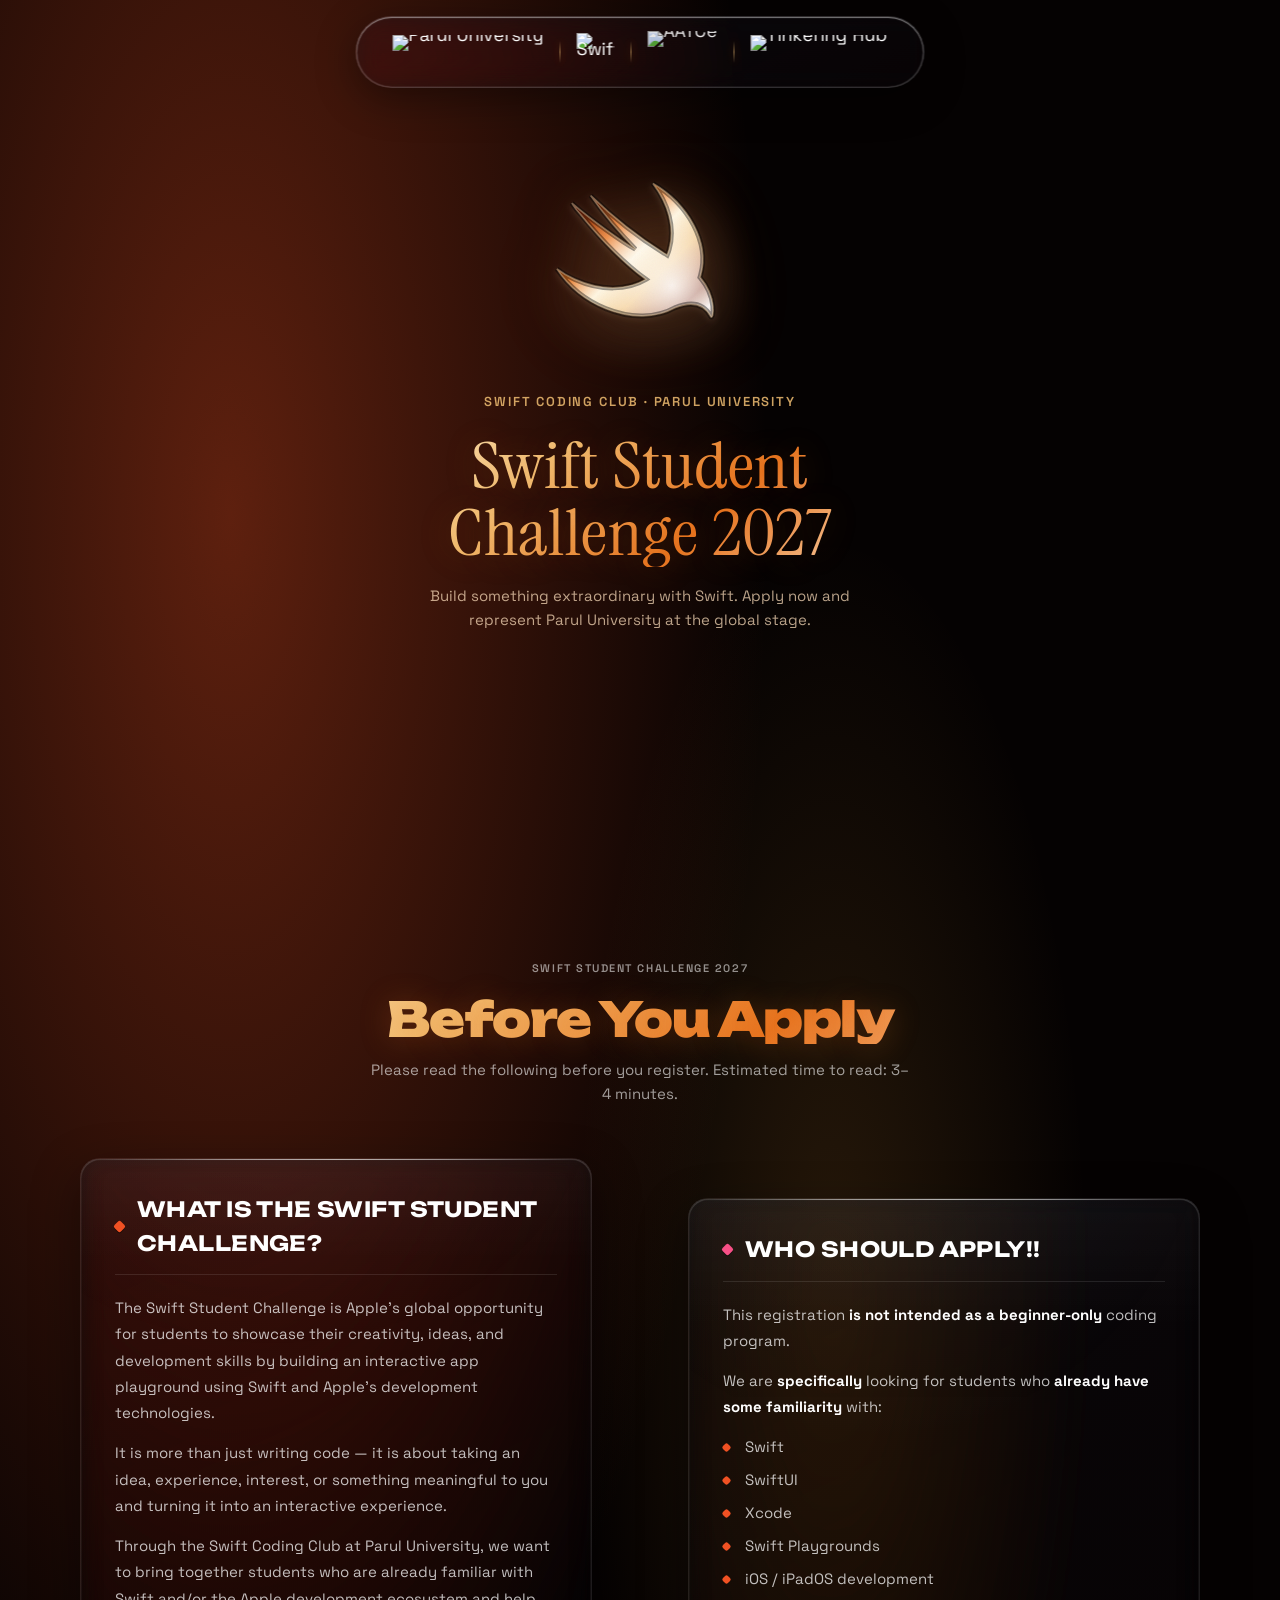
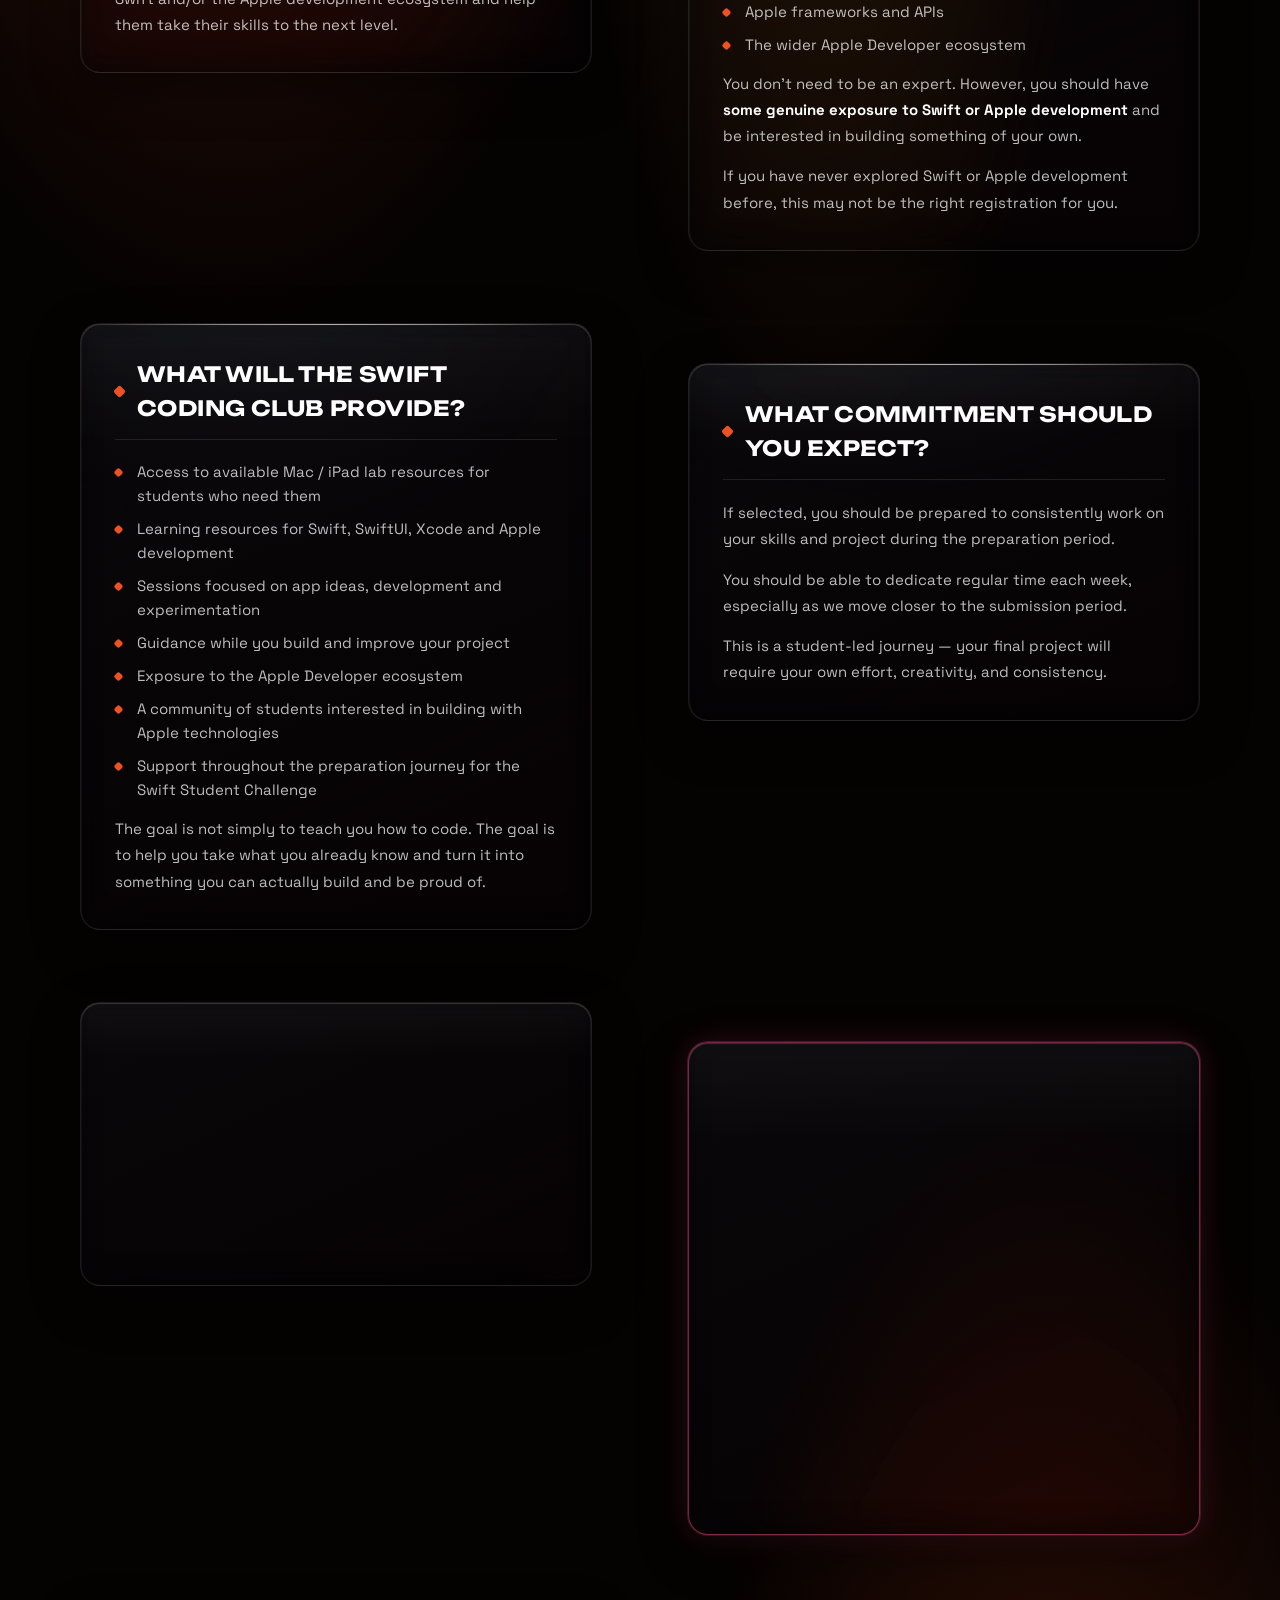
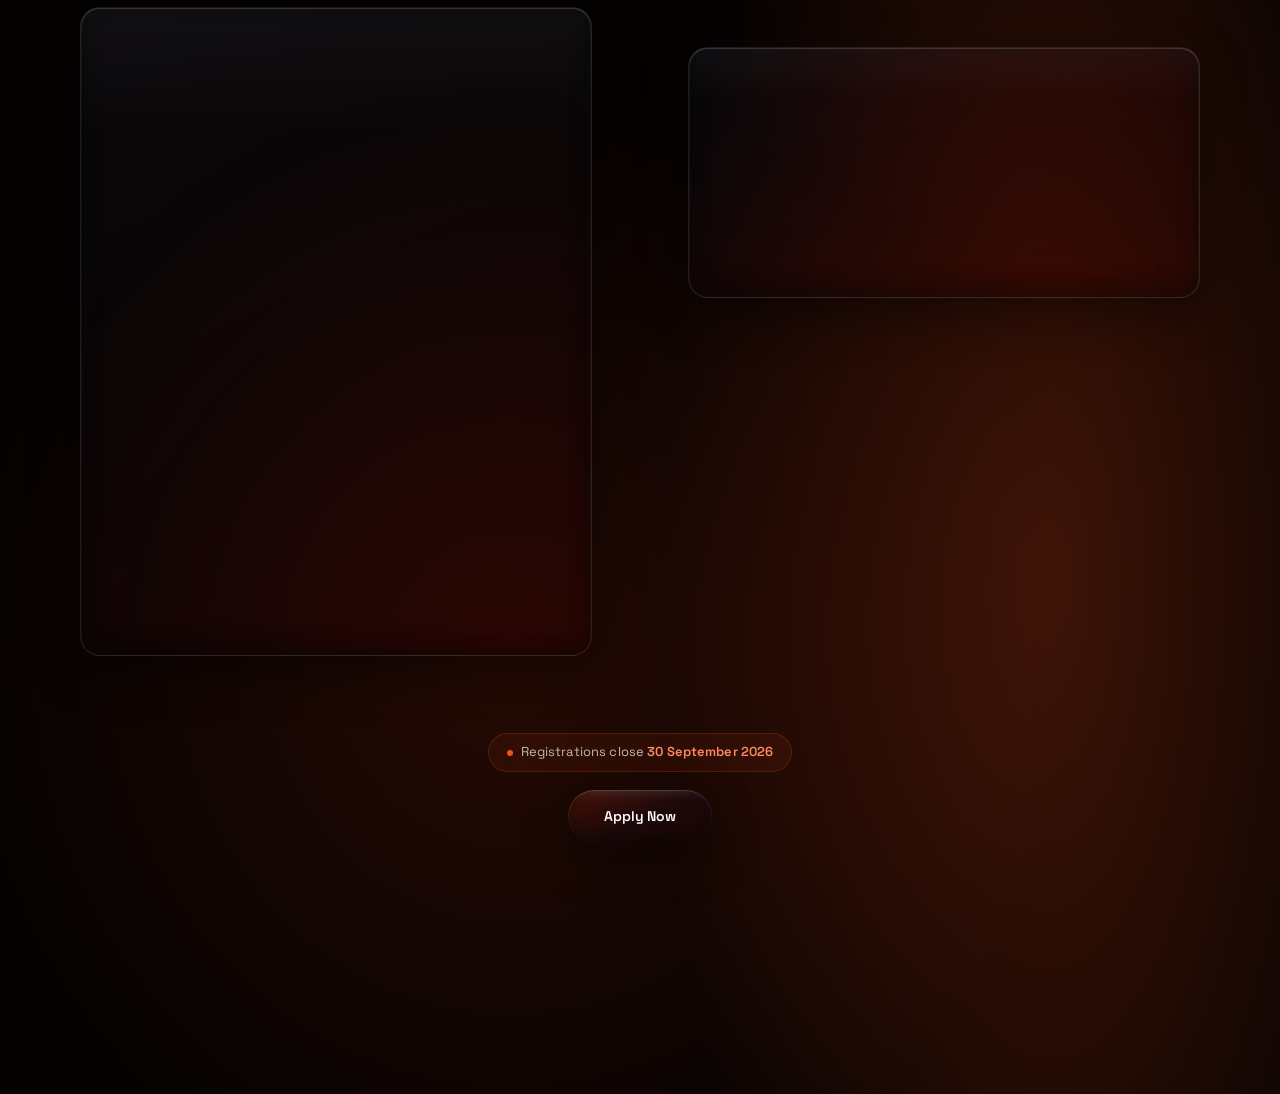
==== public/index.html @ 21ab3210 "feat: add registration deadline announcement (30 Sept 2026) to landing CTA and registration page" ====
<!DOCTYPE html>
<html lang="en">
<head>
  <meta charset="UTF-8">
  <meta name="viewport" content="width=device-width, initial-scale=1.0">
  <title>Swift Student Challenge 2027 | Parul University</title>
  <meta name="description" content="Register for the Swift Student Challenge 2027 at Parul University. Build with Swift and represent Parul University on the global stage.">
  <meta property="og:type" content="website">
  <meta property="og:title" content="Swift Student Challenge 2027 | Parul University">
  <meta property="og:description" content="Build with Swift and represent Parul University at the global stage. Register now for the Swift Student Challenge 2027.">
  <meta property="og:url" content="https://sscpu.vercel.app">
  <meta property="og:site_name" content="Swift Student Challenge 2027">
  <meta name="twitter:card" content="summary">
  <meta name="twitter:title" content="Swift Student Challenge 2027 | Parul University">
  <meta name="twitter:description" content="Build with Swift and represent Parul University at the global stage. Register now for the Swift Student Challenge 2027.">
  <link rel="icon" href="assets/swift-logo.svg">
  <link rel="apple-touch-icon" href="assets/swift-logo.svg">
  <link rel="preconnect" href="https://fonts.googleapis.com">
  <link rel="preconnect" href="https://fonts.gstatic.com" crossorigin>
  <link href="https://fonts.googleapis.com/css2?family=Instrument+Serif:ital@0;1&family=Space+Grotesk:wght@300;400;500;600;700&family=Unbounded:wght@200;300;400;500;600;700;800;900&display=swap" rel="stylesheet">
  <link rel="stylesheet" href="src/css/styles.css?v=16">
  
  <!-- Vercel Analytics -->
  <script>
    window.va = window.va || function () { (window.vaq = window.vaq || []).push(arguments); };
  </script>
  <script defer src="/_vercel/insights/script.js"></script>
  
  <!-- Vercel Speed Insights -->
  <script>
    window.si = window.si || function () { (window.siq = window.siq || []).push(arguments); };
  </script>
  <script defer src="/_vercel/speed-insights/script.js"></script>
</head>
<body>

  <div id="boot" class="boot" aria-hidden="true">
    <div class="boot-logo-wrap">
      <img src="assets/swift-logo.svg" alt="Swift" class="boot-logo">
    </div>
    <p class="boot-text"><span>Swift</span> <span>Student</span> <span>Challenge</span></p>
    <p class="boot-sub">Swift Coding Club · Parul University</p>
  </div>

  <div class="grain"></div>

  <!-- SVG Filters for Liquid Glass Refraction -->
  <svg class="svg-filters" xmlns="http://www.w3.org/2000/svg">
    <defs>
      <filter id="container-glass" color-interpolation-filters="sRGB">
        <feGaussianBlur in="SourceGraphic" stdDeviation="12" result="blur"/>
        <feColorMatrix in="blur" type="matrix" values="1 0 0 0 0  0 1 0 0 0  0 0 1 0 0  0 0 0 20 -10" result="contrast"/>
        <feComposite in="contrast" in2="SourceGraphic" operator="in"/>
      </filter>
      <filter id="displacement" x="-10%" y="-10%" width="120%" height="120%">
        <feTurbulence type="fractalNoise" baseFrequency="0.015" numOctaves="3" seed="2" result="noise"/>
        <feDisplacementMap in="SourceGraphic" in2="noise" scale="8" xChannelSelector="R" yChannelSelector="G"/>
      </filter>
    </defs>
  </svg>

  <div class="blobs">
    <div class="blob b1"></div>
    <div class="blob b2"></div>
    <div class="blob b3"></div>
  </div>

  <canvas id="shaderBg" class="shader-bg"></canvas>

  <header class="site-header">
    <div class="header-inner">
      <a href="https://paruluniversity.ac.in/" target="_blank" rel="noopener noreferrer" class="header-logo-link" title="Parul University">
        <img src="assets/parul-logo.svg" alt="Parul University" class="parul-logo">
      </a>
      <span class="nav-divider" aria-hidden="true"></span>
      <a href="https://www.linkedin.com/company/scc-pu/" target="_blank" rel="noopener noreferrer" class="header-logo-link" title="Swift Coding Club · Parul University">
        <img src="assets/swift-logo.svg" alt="Swift" class="swift-logo">
      </a>
      <span class="nav-divider" aria-hidden="true"></span>
      <a href="https://www.paruluniversity.ac.in/academics/apple-innovation-lab/" target="_blank" rel="noopener noreferrer" class="header-logo-link" title="Apple Innovation Lab & Authorised Training Centre">
        <img src="https://appledge.vercel.app/images/aatce_logo.svg" alt="AATCe" class="aatce-logo">
      </a>
      <span class="nav-divider" aria-hidden="true"></span>
      <a href="https://www.linkedin.com/company/tinkering-hub-parul-university/" target="_blank" rel="noopener noreferrer" class="header-logo-link" title="Tinkering Hub · Parul University">
        <img src="assets/vthub_logo.svg" alt="Tinkering Hub" class="vthub-logo">
      </a>
    </div>
  </header>

  <section id="heroSection" class="hero-section">
    <div class="hero-inner" data-tilt>
      <svg class="hero-apple" viewBox="0 0 128 128" aria-hidden="true" xmlns="http://www.w3.org/2000/svg">
        <defs>
          <!-- Polished chrome base — ember/gold banding for a liquid-metal read -->
          <linearGradient id="swiftGrad" x1="0" y1="0" x2="1" y2="1">
            <stop offset="0%" stop-color="#2a0603"/>
            <stop offset="12%" stop-color="#7a1c06"/>
            <stop offset="26%" stop-color="#e8741f"/>
            <stop offset="37%" stop-color="#fff3d8"/>
            <stop offset="47%" stop-color="#f2bf73"/>
            <stop offset="60%" stop-color="#8f2809"/>
            <stop offset="73%" stop-color="#e8741f"/>
            <stop offset="85%" stop-color="#fff3d8"/>
            <stop offset="100%" stop-color="#2a0603"/>
            <animateTransform attributeName="gradientTransform" type="translate" values="-0.3 -0.3; 0.3 0.3; -0.3 -0.3" dur="8s" repeatCount="indefinite"/>
          </linearGradient>
          <!-- 3D curvature: light from upper-left, dark falloff at edges -->
          <radialGradient id="swiftDepth" cx="0.42" cy="0.36" r="0.78">
            <stop offset="50%" stop-color="rgba(0,0,0,0)"/>
            <stop offset="100%" stop-color="rgba(18,1,0,0.6)"/>
          </radialGradient>
          <!-- Sweeping specular reflection (liquid-metal highlight) -->
          <linearGradient id="swiftSweep" x1="0" y1="0" x2="1" y2="1">
            <stop offset="0%" stop-color="rgba(255,255,255,0)"/>
            <stop offset="44%" stop-color="rgba(255,255,255,0)"/>
            <stop offset="50%" stop-color="rgba(255,255,255,0.9)"/>
            <stop offset="56%" stop-color="rgba(255,255,255,0)"/>
            <stop offset="100%" stop-color="rgba(255,255,255,0)"/>
            <animateTransform attributeName="gradientTransform" type="translate" values="-0.7 -0.7; 0.7 0.7; -0.7 -0.7" dur="8s" repeatCount="indefinite"/>
          </linearGradient>
          <!-- Soft drifting glint -->
          <radialGradient id="swiftGlint" cx="0.5" cy="0.5" r="0.5">
            <stop offset="0%" stop-color="rgba(255,255,255,0.9)"/>
            <stop offset="100%" stop-color="rgba(255,255,255,0)"/>
          </radialGradient>
          <clipPath id="swiftClip">
            <path d="M85 96.5c-11.11 6.13-26.38 6.76-41.75.47A64.53 64.53 0 0113.84 73a50 50 0 0010.85 6.32c15.87 7.1 31.73 6.61 42.9 0-15.9-11.66-29.4-26.82-39.46-39.2a43.47 43.47 0 01-5.29-6.82c12.16 10.61 31.5 24 38.38 27.79a271.77 271.77 0 01-27-32.34 266.8 266.8 0 0044.47 34.87c.71.38 1.26.7 1.7 1a32.7 32.7 0 001.21-3.51c3.71-12.89-.53-27.54-9.79-39.67C93.25 33.81 106 57.05 100.66 76.51c-.14.53-.29 1-.45 1.55l.19.22c10.59 12.63 7.68 26 6.35 23.5C101 91 90.37 94.33 85 96.5z"/>
          </clipPath>
        </defs>
        <g clip-path="url(#swiftClip)">
          <rect x="0" y="0" width="128" height="128" fill="url(#swiftGrad)"/>
          <rect x="0" y="0" width="128" height="128" fill="url(#swiftDepth)"/>
          <rect x="0" y="0" width="128" height="128" fill="url(#swiftSweep)"/>
          <rect x="-30" y="-40" width="128" height="128" fill="url(#swiftGlint)">
            <animate attributeName="x" values="-30;40;-30" dur="8s" repeatCount="indefinite"/>
            <animate attributeName="y" values="-40;44;-40" dur="8s" repeatCount="indefinite"/>
          </rect>
        </g>
        <!-- Beveled rim: dark outer edge + warm inner highlight for 3D pop -->
        <path d="M85 96.5c-11.11 6.13-26.38 6.76-41.75.47A64.53 64.53 0 0113.84 73a50 50 0 0010.85 6.32c15.87 7.1 31.73 6.61 42.9 0-15.9-11.66-29.4-26.82-39.46-39.2a43.47 43.47 0 01-5.29-6.82c12.16 10.61 31.5 24 38.38 27.79a271.77 271.77 0 01-27-32.34 266.8 266.8 0 0044.47 34.87c.71.38 1.26.7 1.7 1a32.7 32.7 0 001.21-3.51c3.71-12.89-.53-27.54-9.79-39.67C93.25 33.81 106 57.05 100.66 76.51c-.14.53-.29 1-.45 1.55l.19.22c10.59 12.63 7.68 26 6.35 23.5C101 91 90.37 94.33 85 96.5z" fill="none" stroke="rgba(0,0,0,0.4)" stroke-width="3"/>
        <path d="M85 96.5c-11.11 6.13-26.38 6.76-41.75.47A64.53 64.53 0 0113.84 73a50 50 0 0010.85 6.32c15.87 7.1 31.73 6.61 42.9 0-15.9-11.66-29.4-26.82-39.46-39.2a43.47 43.47 0 01-5.29-6.82c12.16 10.61 31.5 24 38.38 27.79a271.77 271.77 0 01-27-32.34 266.8 266.8 0 0044.47 34.87c.71.38 1.26.7 1.7 1a32.7 32.7 0 001.21-3.51c3.71-12.89-.53-27.54-9.79-39.67C93.25 33.81 106 57.05 100.66 76.51c-.14.53-.29 1-.45 1.55l.19.22c10.59 12.63 7.68 26 6.35 23.5C101 91 90.37 94.33 85 96.5z" fill="none" stroke="rgba(255,225,180,0.4)" stroke-width="1"/>
      </svg>
      <p class="hero-eyebrow">Swift Coding Club · Parul University</p>
      <h1 class="hero-title"><span class="hero-title-inner">Swift Student Challenge 2027</span></h1>
      <p class="hero-desc">Build something extraordinary with Swift. Apply now and represent Parul University at the global stage.</p>
    </div>
  </section>

  <!-- Guidelines — Before You Apply -->
  <section id="guidelinesSection" class="guidelines-section">
    <div class="guidelines-head">
      <p class="guidelines-kicker">Swift Student Challenge 2027</p>
      <h2 class="guidelines-title">Before You <span class="accent">Apply</span></h2>
      <p class="guidelines-sub">Please read the following before you register. Estimated time to read: 3–4 minutes.</p>
    </div>

    <div class="guidelines-list">

      <div class="glass-card liquid-glass guideline-card">
        <h2>What is the Swift Student Challenge?</h2>
        <p>The Swift Student Challenge is Apple's global opportunity for students to showcase their creativity, ideas, and development skills by building an interactive app playground using Swift and Apple's development technologies.</p>
        <p>It is more than just writing code — it is about taking an idea, experience, interest, or something meaningful to you and turning it into an interactive experience.</p>
        <p>Through the Swift Coding Club at Parul University, we want to bring together students who are already familiar with Swift and/or the Apple development ecosystem and help them take their skills to the next level.</p>
      </div>

      <div class="glass-card liquid-glass guideline-card looking-for">
        <h2>Who Should Apply!!</h2>
        <p>This registration <strong>is not intended as a beginner-only</strong> coding program.</p>
        <p>We are <strong>specifically</strong> looking for students who <strong>already have some familiarity</strong> with:</p>
        <ul>
          <li>Swift</li>
          <li>SwiftUI</li>
          <li>Xcode</li>
          <li>Swift Playgrounds</li>
          <li>iOS / iPadOS development</li>
          <li>Apple frameworks and APIs</li>
          <li>The wider Apple Developer ecosystem</li>
        </ul>
        <p>You don't need to be an expert. However, you should have <strong>some genuine exposure to Swift or Apple development</strong> and be interested in building something of your own.</p>
        <p>If you have never explored Swift or Apple development before, this may not be the right registration for you.</p>
      </div>

      <div class="glass-card liquid-glass guideline-card">
        <h2>What will the Swift Coding Club provide?</h2>
        <ul>
          <li>Access to available Mac / iPad lab resources for students who need them</li>
          <li>Learning resources for Swift, SwiftUI, Xcode and Apple development</li>
          <li>Sessions focused on app ideas, development and experimentation</li>
          <li>Guidance while you build and improve your project</li>
          <li>Exposure to the Apple Developer ecosystem</li>
          <li>A community of students interested in building with Apple technologies</li>
          <li>Support throughout the preparation journey for the Swift Student Challenge</li>
        </ul>
        <p>The goal is not simply to teach you how to code. The goal is to help you take what you already know and turn it into something you can actually build and be proud of.</p>
      </div>

      <div class="glass-card liquid-glass guideline-card">
        <h2>What commitment should you expect?</h2>
        <p>If selected, you should be prepared to consistently work on your skills and project during the preparation period.</p>
        <p>You should be able to dedicate regular time each week, especially as we move closer to the submission period.</p>
        <p>This is a student-led journey — your final project will require your own effort, creativity, and consistency.</p>
      </div>

      <div class="glass-card liquid-glass guideline-card">
        <h2>Do you need a Mac or iPad?</h2>
        <p>Regular access to a Mac or iPad is strongly recommended for Apple development.</p>
        <p>If you do not have your own device, limited university lab access may be available through the Swift Coding Club, depending on availability and scheduling.</p>
      </div>

      <div class="glass-card liquid-glass guideline-card important">
        <h2>Important</h2>
        <p>Before applying, please understand:</p>
        <ul>
          <li>Your final Swift Student Challenge submission must be your own individual work.</li>
          <li>You should have some existing familiarity with Swift and/or Apple's development ecosystem.</li>
          <li>You should be willing to learn, experiment, and build independently.</li>
          <li>Your submission should follow Apple's official eligibility and submission requirements.</li>
          <li>Apple's official dates and requirements for the 2027 Swift Student Challenge will be followed once announced.</li>
        </ul>
      </div>

      <div class="glass-card liquid-glass guideline-card eligibility">
        <h2>Official Apple Eligibility Requirements</h2>
        <p>To participate in the Swift Student Challenge, applicants in India and worldwide must meet Apple's official student eligibility criteria:</p>
        <ul>
          <li><strong>Age Requirement:</strong> Be 13 years of age or older in India (or the equivalent legal age in your jurisdiction).</li>
          <li><strong>Enrollment:</strong> Be enrolled in an accredited academic institution (such as Parul University, PIET, PIT, or equivalent college/university), or have graduated within the last 6 months.</li>
          <li><strong>Developer Account:</strong> Register for free as an Apple Developer with your Apple Account.</li>
          <li><strong>Individual Work:</strong> The app playground project must be built entirely by you individually (team submissions are not permitted).</li>
        </ul>
        <p style="margin-top: 12px;">For full details on official terms, guidelines, and policies, visit the <a href="https://developer.apple.com/swift-student-challenge/policy/" target="_blank" rel="noopener noreferrer" style="color: var(--swift); text-decoration: underline;">Official Apple Swift Student Challenge Policy Page ↗</a>.</p>
      </div>

      <div class="glass-card liquid-glass guideline-card looking-for">
        <h2>You might be exactly who we're looking for</h2>
        <p>If you already know some Swift, have explored Apple's ecosystem, and have an idea you would genuinely love to build — you're exactly the kind of student we're looking for.</p>
      </div>

    </div>
  </section>

<!-- Apply CTA -->
  <section id="applyCtaSection" class="apply-cta-section">
    <div class="apply-cta-inner" data-tilt>
      <div class="deadline-badge">
        <span class="deadline-dot"></span>
        <span class="deadline-text">Registrations close <strong>30 September 2026</strong></span>
      </div>
      <a id="showcaseBeginBtn" class="cta-btn liquid-glass" href="/apply.html">Apply Now</a>
    </div>
  </section>

  <!-- Footer -->
  <footer class="site-footer">
    <div class="footer-inner" data-tilt>
      <div class="creators-list">
        <a href="https://github.com/subhansh-dev" target="_blank" rel="noopener noreferrer" class="creator-link liquid-glass">
          <span class="creator-name">Subhansh Kumar</span>
          <svg class="gh-icon" viewBox="0 0 24 24" fill="currentColor" aria-hidden="true"><path d="M12 0C5.37 0 0 5.37 0 12c0 5.31 3.435 9.795 8.205 11.385.6.105.825-.255.825-.57 0-.285-.015-1.23-.015-2.235-3.015.555-3.795-.735-4.035-1.41-.135-.345-.72-1.41-1.23-1.695-.42-.225-1.02-.78-.015-.795.945-.015 1.62.87 1.845 1.23 1.08 1.815 2.805 1.305 3.495.99.105-.78.42-1.305.765-1.605-2.67-.3-5.46-1.335-5.46-5.925 0-1.305.465-2.385 1.23-3.225-.12-.3-.54-1.53.12-3.18 0 0 1.005-.315 3.3 1.23.96-.27 1.98-.405 3-.405s2.04.135 3 .405c2.295-1.56 3.3-1.23 3.3-1.23.66 1.65.24 2.88.12 3.18.765.84 1.23 1.905 1.23 3.225 0 4.605-2.805 5.625-5.475 5.925.435.375.81 1.095.81 2.22 0 1.605-.015 2.895-.015 3.3 0 .315.225.69.825.57A12.02 12.02 0 0024 12c0-6.63-5.37-12-12-12z"/></svg>
        </a>
        <a href="https://github.com/DeepMane33" target="_blank" rel="noopener noreferrer" class="creator-link liquid-glass">
          <span class="creator-name">Deep Mane</span>
          <svg class="gh-icon" viewBox="0 0 24 24" fill="currentColor" aria-hidden="true"><path d="M12 0C5.37 0 0 5.37 0 12c0 5.31 3.435 9.795 8.205 11.385.6.105.825-.255.825-.57 0-.285-.015-1.23-.015-2.235-3.015.555-3.795-.735-4.035-1.41-.135-.345-.72-1.41-1.23-1.695-.42-.225-1.02-.78-.015-.795.945-.015 1.62.87 1.845 1.23 1.08 1.815 2.805 1.305 3.495.99.105-.78.42-1.305.765-1.605-2.67-.3-5.46-1.335-5.46-5.925 0-1.305.465-2.385 1.23-3.225-.12-.3-.54-1.53.12-3.18 0 0 1.005-.315 3.3 1.23.96-.27 1.98-.405 3-.405s2.04.135 3 .405c2.295-1.56 3.3-1.23 3.3-1.23.66 1.65.24 2.88.12 3.18.765.84 1.23 1.905 1.23 3.225 0 4.605-2.805 5.625-5.475 5.925.435.375.81 1.095.81 2.22 0 1.605-.015 2.895-.015 3.3 0 .315.225.69.825.57A12.02 12.02 0 0024 12c0-6.63-5.37-12-12-12z"/></svg>
        </a>
        <a href="https://github.com/manav-Mnv" target="_blank" rel="noopener noreferrer" class="creator-link liquid-glass">
          <span class="creator-name">Manav Sinh</span>
          <svg class="gh-icon" viewBox="0 0 24 24" fill="currentColor" aria-hidden="true"><path d="M12 0C5.37 0 0 5.37 0 12c0 5.31 3.435 9.795 8.205 11.385.6.105.825-.255.825-.57 0-.285-.015-1.23-.015-2.235-3.015.555-3.795-.735-4.035-1.41-.135-.345-.72-1.41-1.23-1.695-.42-.225-1.02-.78-.015-.795.945-.015 1.62.87 1.845 1.23 1.08 1.815 2.805 1.305 3.495.99.105-.78.42-1.305.765-1.605-2.67-.3-5.46-1.335-5.46-5.925 0-1.305.465-2.385 1.23-3.225-.12-.3-.54-1.53.12-3.18 0 0 1.005-.315 3.3 1.23.96-.27 1.98-.405 3-.405s2.04.135 3 .405c2.295-1.56 3.3-1.23 3.3-1.23.66 1.65.24 2.88.12 3.18.765.84 1.23 1.905 1.23 3.225 0 4.605-2.805 5.625-5.475 5.925.435.375.81 1.095.81 2.22 0 1.605-.015 2.895-.015 3.3 0 .315.225.69.825.57A12.02 12.02 0 0024 12c0-6.63-5.37-12-12-12z"/></svg>
        </a>
        <a href="https://github.com/hemantooo/" target="_blank" rel="noopener noreferrer" class="creator-link liquid-glass">
          <span class="creator-name">Hemanta Manna</span>
          <svg class="gh-icon" viewBox="0 0 24 24" fill="currentColor" aria-hidden="true"><path d="M12 0C5.37 0 0 5.37 0 12c0 5.31 3.435 9.795 8.205 11.385.6.105.825-.255.825-.57 0-.285-.015-1.23-.015-2.235-3.015.555-3.795-.735-4.035-1.41-.135-.345-.72-1.41-1.23-1.695-.42-.225-1.02-.78-.015-.795.945-.015 1.62.87 1.845 1.23 1.08 1.815 2.805 1.305 3.495.99.105-.78.42-1.305.765-1.605-2.67-.3-5.46-1.335-5.46-5.925 0-1.305.465-2.385 1.23-3.225-.12-.3-.54-1.53.12-3.18 0 0 1.005-.315 3.3 1.23.96-.27 1.98-.405 3-.405s2.04.135 3 .405c2.295-1.56 3.3-1.23 3.3-1.23.66 1.65.24 2.88.12 3.18.765.84 1.23 1.905 1.23 3.225 0 4.605-2.805 5.625-5.475 5.925.435.375.81 1.095.81 2.22 0 1.605-.015 2.895-.015 3.3 0 .315.225.69.825.57A12.02 12.02 0 0024 12c0-6.63-5.37-12-12-12z"/></svg>
        </a>

      </div>
    </div>
  </footer>

    <script>window.SSC_FX_PAUSED = true; /* pause heavy FX until the boot overlay finishes */</script>
  <script src="src/js/background.js?v=11"></script>
  <script>
    (() => {
      const boot = document.getElementById('boot');
      const logo = boot?.querySelector('.boot-logo');
      if (!boot) return;
      let hidden = false;
      const hide = () => {
        if (hidden) return;
        hidden = true;
        boot.classList.add('hidden');
        document.body.classList.add('boot-done');
        window.SSC_FX_PAUSED = false; // resume WebGL FX now that boot is gone
        setTimeout(() => boot.remove(), 850);
      };
      
      const isMobile = window.matchMedia && window.matchMedia('(max-width: 768px)').matches;
      if (isMobile) {
        hide();
        return;
      }

      // logo entrance ends ~1.4s; hold a beat, then exit
      if (logo) logo.addEventListener('animationend', () => setTimeout(hide, 900));
      setTimeout(hide, 4200); // safety net
    })();
  </script>
  <script defer src="https://cdnjs.cloudflare.com/ajax/libs/gsap/3.12.5/gsap.min.js"></script>
  <script defer src="https://cdnjs.cloudflare.com/ajax/libs/gsap/3.12.5/ScrollTrigger.min.js"></script>
  <script defer src="https://unpkg.com/lenis@1.1.18/dist/lenis.min.js"></script>
  <script defer src="https://cdn.jsdelivr.net/npm/@supabase/supabase-js@2"></script>
  <script defer src="src/js/config.js"></script>
  <script defer src="src/js/app.js?v=12"></script>
</body>
</html>
---- public/src/css/styles.css ----
/* SSC 2027 — Pastel + Liquid Glass + Component Patterns */
*,*::before,*::after{box-sizing:border-box;margin:0;padding:0}

:root{
  --cream:#FBF6EE;
  --ink:#26201B;
  --pink:#FFC7D9;
  --peach:#FFD9B8;
  --sage:#C9D6BE;
  --blue:#C4D5EA;
  --lav:#DCCFF0;
  --hot:#F65086;
  --fuji:#59769D;
  --swift:#F05123;
  --swift-soft:#FF8A65;

  --glass-bg:rgba(20,20,20,0.55);
  --glass-border:rgba(255,255,255,0.12);
  --glass-shadow:0 8px 32px rgba(0,0,0,0.3);
  --glass-highlight:rgba(255,255,255,0.15);

  --font-display:'Unbounded',sans-serif;
  --font-body:'Space Grotesk',sans-serif;
  --font-serif:'Instrument Serif',serif;

  --pad:clamp(1.25rem,5vw,4.5rem);
  --radius:20px;
  --radius-sm:12px;
  --ease:cubic-bezier(.22,1,.36,1);
  --spring:cubic-bezier(.34,1.56,.64,1);
}

html{scroll-behavior:auto}
html.lenis,html.lenis body{height:auto}
.lenis.lenis-smooth{scroll-behavior:auto!important}
.lenis.lenis-stopped{overflow:hidden}


body{
  background:#050202;
  background-image:
    radial-gradient(ellipse 70% 55% at 18% 12%,  rgba(240,81,35,0.38) 0%, transparent 60%),
    radial-gradient(ellipse 55% 45% at 82% 88%,  rgba(210,65,20,0.28) 0%, transparent 55%),
    radial-gradient(ellipse 40% 35% at 65% 30%,  rgba(242,160,55,0.14) 0%, transparent 50%),
    radial-gradient(ellipse 80% 25% at 40% 90%,  rgba(180,45,10,0.18) 0%, transparent 55%);
  color:#fff;
  font-family:var(--font-body);
  font-size:clamp(1rem,.9rem + .3vw,1.125rem);
  line-height:1.6;
  overflow-x:hidden;
  -webkit-font-smoothing:antialiased;
}

/* ---- Back to Site Button ---- */
.back-to-site-btn{
  background:none;
  border:none;
  cursor:pointer;
  font-family:var(--font-body);
  font-size:0.85rem;
  color:rgba(255,255,255,0.75);
  padding:0.45rem 1rem;
  border-radius:var(--radius-sm);
  transition:color .2s,transform .2s;
}
.back-to-site-btn:hover{
  color:#fff;
  transform:translateX(-2px);
}

/* ---- Apple Lab Notice ---- */
.apple-lab-notice{
  display:flex;
  align-items:flex-start;
  gap:0.75rem;
  margin-top:1.5rem;
  padding:1rem 1.25rem;
  border-radius:var(--radius-sm);
  background:rgba(240,81,35,0.08);
  border:1px solid rgba(240,81,35,0.22);
  color:rgba(255,255,255,0.85);
  font-size:0.88rem;
  line-height:1.5;
}
.apple-lab-notice-icon{
  flex-shrink:0;
  color:var(--swift);
  margin-top:2px;
}
.apple-lab-notice-text strong{
  display:block;
  color:#fff;
  font-weight:600;
  margin-bottom:0.25rem;
  font-size:0.9rem;
}
.apple-lab-notice-text p{
  color:rgba(255,255,255,0.7);
  margin:0;
}

::selection{background:var(--hot);color:#fff}
img{max-width:100%;display:block}

/* ---- Boot Animation ---- */
 .boot{
   position:fixed; inset:0; z-index:9999;
   display:flex; flex-direction:column; align-items:center; justify-content:center;
   background:#050202;
   background-image:
     radial-gradient(ellipse 70% 55% at 18% 12%, rgba(240,81,35,0.38) 0%, transparent 60%),
     radial-gradient(ellipse 55% 45% at 82% 88%, rgba(210,65,20,0.28) 0%, transparent 55%),
     radial-gradient(ellipse 40% 35% at 65% 30%, rgba(242,160,55,0.14) 0%, transparent 50%);
   background-size: 100% 100%;
 }
 .boot-logo-wrap{
   position:relative;width:130px;height:130px;
   will-change:transform,filter;
   animation:bootGlow 3s ease-in-out .6s infinite;
 }
 .boot-logo{
   width:100%; height:100%;
   will-change:transform, opacity, filter;
   backface-visibility:hidden;
   opacity:0;
   animation:
     bootFall 1.5s cubic-bezier(.22,1,.36,1) forwards,
     bootBob 3.8s ease-in-out 1.6s infinite alternate;
 }
 .boot-text{
   margin-top:1.5rem;
   font-family:var(--font-display);
   font-size:clamp(1.5rem,4vw,2.5rem);
   font-weight:700;letter-spacing:.01em;
   filter:drop-shadow(0 2px 22px rgba(232,116,31,.25));
 }
 .boot-text span{
   display:inline-block;
   background:linear-gradient(135deg,#ffffff 0%,#ffeed6 45%,#f7cf96 100%);
   -webkit-background-clip:text;background-clip:text;
   -webkit-text-fill-color:transparent;color:transparent;
   opacity:0;
   animation:softRise .95s cubic-bezier(.16,1,.3,1) forwards;
 }
 .boot-text span:nth-child(1){animation-delay:.7s}
 .boot-text span:nth-child(2){animation-delay:.88s}
 .boot-text span:nth-child(3){animation-delay:1.06s}
 .boot-sub{
   margin-top:.45rem;
   font-family:var(--font-body);
   font-size:clamp(.9rem,2vw,1.15rem);
   font-weight:400;letter-spacing:.14em;text-transform:uppercase;
   color:rgba(255,224,190,.62);
   opacity:0;
   animation:softRise 1s cubic-bezier(.16,1,.3,1) 1.25s forwards;
 }
 .boot.hidden{
   opacity:0;
   transform:scale(1.03);
   pointer-events:none;
   transition:opacity .75s cubic-bezier(.4,0,.2,1),transform .75s cubic-bezier(.4,0,.2,1);
 }
 @keyframes bootFall{
   0%{transform:translate3d(0,-55vh,0) rotate(-150deg); opacity:0; filter:blur(8px);}
   18%{opacity:1; filter:blur(0);}
   52%{transform:translate3d(0,2.5vh,0) rotate(-12deg);}
   70%{transform:translate3d(0,-2vh,0) rotate(4deg);}
   85%{transform:translate3d(0,.8vh,0) rotate(-1deg);}
   100%{transform:translate3d(0,0,0) rotate(0deg); opacity:1;}
 }
 @keyframes bootBob{
   from{transform:translateY(0);}
   to{transform:translateY(-8px);}
 }
 @keyframes bootGlow{
   0%,100%{filter:drop-shadow(0 0 10px rgba(240,81,35,.18))}
   50%{filter:drop-shadow(0 0 20px rgba(240,120,40,.32))}
 }
 @keyframes softRise{
   from{opacity:0;transform:translateY(18px);filter:blur(6px);}
   to{opacity:1;transform:translateY(0);filter:blur(0);}
 }
 @keyframes fadeIn{
   to{opacity:1;}
 }
@keyframes bgShift{
  0%,100%{background-position:0% 0%, 100% 100%, 0 0;}
  50%{background-position:100% 100%, 0% 0%, 20px 20px;}
}
a{color:inherit;text-decoration:none}
button{font:inherit;color:inherit;background:none;border:0;cursor:pointer}

::-webkit-scrollbar{width:10px}
::-webkit-scrollbar-track{background:#0a0a0a}
::-webkit-scrollbar-thumb{background:var(--pink);border-radius:99px;border:2px solid #0a0a0a}
::-webkit-scrollbar-thumb:hover{background:var(--hot)}

/* ---- Grain ---- */
.grain{
  position:fixed;inset:-10%;z-index:9999;pointer-events:none;opacity:.045;mix-blend-mode:multiply;
  background-image:url("data:image/svg+xml,%3Csvg xmlns='http://www.w3.org/2000/svg' width='300' height='300'%3E%3Cfilter id='n'%3E%3CfeTurbulence type='fractalNoise' baseFrequency='0.85' numOctaves='2'/%3E%3C/filter%3E%3Crect width='300' height='300' filter='url(%23n)'/%3E%3C/svg%3E");
  /* Fix 3: Animation removed — static grain is visually identical and eliminates continuous compositor repaints */
}

@media (prefers-reduced-motion: reduce), (max-width: 768px) {
  .blob { animation: none !important; }
  .grain { animation: none !important; }
}

.guideline-card {
  content-visibility: auto;
  contain-intrinsic-size: auto 640px;
}

@keyframes grain{
  0%,100%{transform:translate(0,0)}10%{transform:translate(-5%,-8%)}20%{transform:translate(-12%,3%)}
  30%{transform:translate(6%,-12%)}40%{transform:translate(-4%,14%)}50%{transform:translate(-12%,8%)}
  60%{transform:translate(12%,0)}70%{transform:translate(0,12%)}80%{transform:translate(3%,18%)}90%{transform:translate(-8%,8%)}
}

/* ---- Ambient Blobs (disabled to let pure WebGL plasma shader render cleanly) ---- */
.blobs{display:none !important}
.blob{position:absolute;border-radius:50%;filter:blur(80px);opacity:.45;will-change:transform}
.b1{width:55vmax;height:55vmax;background:var(--pink);top:-18%;left:-14%;animation:drift1 26s ease-in-out infinite alternate}
.b2{width:50vmax;height:50vmax;background:var(--blue);bottom:-24%;right:-16%;animation:drift2 32s ease-in-out infinite alternate}
.b3{width:40vmax;height:40vmax;background:var(--lav);top:32%;left:40%;opacity:.35;animation:drift3 24s ease-in-out infinite alternate}
@keyframes drift1{to{transform:translate(9vw,7vh) scale(1.12)}}
@keyframes drift2{to{transform:translate(-8vw,-9vh) scale(.9)}}
@keyframes drift3{to{transform:translate(-7vw,6vh) rotate(40deg) scale(1.15)}}

/* ============================================
   LIQUID GLASS SYSTEM
   Three layers: highlight, shadow, illumination
   Inspired by Apple's WWDC 2025 Liquid Glass
   ============================================ */

/* Glass Button — direct port from g.txt GlassButton component */
.glass-button-wrap{
  position:relative;
  border-radius:9999px;
  cursor:pointer;
}
.glass-button{
  position:relative;
  display:inline-flex;
  align-items:center;
  justify-content:center;
  border:none;
  border-radius:9999px;
  background:rgba(255,255,255,0.12);
  backdrop-filter:blur(12px) saturate(1.5);
  -webkit-backdrop-filter:blur(12px) saturate(1.5);
  color:#fff;
  font-family:var(--font-body);
  font-weight:600;
  cursor:pointer;
  transition:all .3s ease;
  box-shadow:
    0 4px 30px rgba(0,0,0,0.15),
    inset 0 0 20px rgba(255,255,255,0.05);
  border:1px solid rgba(255,255,255,0.18);
}
.glass-button:hover{
  background:rgba(255,255,255,0.18);
  box-shadow:
    0 8px 40px rgba(0,0,0,0.2),
    inset 0 0 30px rgba(255,255,255,0.08);
  border-color:rgba(255,255,255,0.25);
}
.glass-button-text{
  position:relative;
  display:block;
  user-select:none;
  letter-spacing:-0.02em;
}
.glass-button-shadow{
  position:absolute;
  inset:0;
  border-radius:9999px;
  box-shadow:0 4px 20px rgba(0,0,0,0.15);
  pointer-events:none;
}

/* Liquid Glass Panel — glassmorphism + liquid metal chrome */
.liquid-glass{
  position:relative;
  background:
    linear-gradient(180deg, rgba(255,255,255,0.03) 0%, transparent 20%),
    linear-gradient(155deg, rgba(18,22,32,0.30) 0%, rgba(13,16,24,0.22) 50%, rgba(9,11,17,0.16) 100%);
  backdrop-filter:blur(12px) saturate(1.7);
  -webkit-backdrop-filter:blur(12px) saturate(1.7);
  border:1px solid rgba(255,255,255,0.09);
  border-radius:var(--radius);
  box-shadow:
    0 16px 48px rgba(0,0,0,0.42),
    inset 0 1px 1px rgba(255,255,255,0.16),
    inset 0 -10px 22px rgba(0,0,0,0.30),
    inset 1px 0 1px rgba(255,255,255,0.05),
    inset -1px 0 1px rgba(255,255,255,0.05);
  overflow:hidden;
  transition:box-shadow .3s ease, border-color .3s ease;
}

.liquid-glass:hover{
  border-color:rgba(255,255,255,0.14);
  box-shadow:
    0 20px 56px rgba(0,0,0,0.46),
    inset 0 1px 1px rgba(255,255,255,0.22),
    inset 0 -12px 24px rgba(0,0,0,0.34),
    inset 1px 0 1px rgba(255,255,255,0.08),
    inset -1px 0 1px rgba(255,255,255,0.08);
}

/* Liquid glass top specular — thin glassy edge (kept subtle) */
.liquid-glass::before{
  content:'';position:absolute;top:0;left:0;right:0;height:1px;
  background:linear-gradient(90deg,transparent 4%,rgba(255,255,255,0.45) 30%,rgba(255,255,255,0.6) 50%,rgba(255,255,255,0.45) 70%,transparent 96%);
  z-index:4;pointer-events:none;
}

/* Liquid glass — watery drifting sheen (cool, not white) */
.liquid-glass::after{
  content:'';position:absolute;inset:0;z-index:2;pointer-events:none;
  border-radius:inherit;
  background:
    radial-gradient(75% 60% at 25% -10%, rgba(150,195,230,0.10), transparent 60%),
    radial-gradient(60% 55% at 95% 110%, rgba(120,170,220,0.06), transparent 70%);
  background-size:150% 150%;
  opacity:.55;
  animation:liquidFloat 11s ease-in-out infinite;
}
.liquid-glass > *{position:relative;z-index:3}
@keyframes liquidFloat{
  0%,100%{background-position:0% 0%}
  50%{background-position:100% 100%}
}

/* ---- SVG Filters ---- */
.svg-filters{position:absolute;width:0;height:0;overflow:hidden;pointer-events:none}

/* ---- Header ---- */
.site-header{
  position:fixed;top:16px;left:50%;transform:translateX(-50%);z-index:100;
  width:max-content;max-width:94vw;
  padding:14px 36px;
  background:linear-gradient(155deg, rgba(20,24,34,0.42) 0%, rgba(15,18,27,0.32) 50%, rgba(11,13,20,0.24) 100%);
  backdrop-filter:blur(12px) saturate(1.9) brightness(1.05);
  -webkit-backdrop-filter:blur(12px) saturate(1.9) brightness(1.05);
  border:1px solid rgba(255,255,255,0.16);
  border-radius:100px;
  box-shadow:
    0 10px 40px rgba(0,0,0,0.4),
    inset 0 1px 1px rgba(255,255,255,0.45),
    inset 0 -1px 1px rgba(255,255,255,0.06),
    inset 1px 0 1px rgba(255,255,255,0.12),
    inset -1px 0 1px rgba(255,255,255,0.12);
}
.header-inner{display:flex;align-items:center;justify-content:center;width:100%;gap:16px}
.brand{display:flex;align-items:center;gap:18px}
.brand-logos{display:flex;align-items:center;gap:10px;flex-shrink:0}
.swift-logo{width:38px;height:38px;flex-shrink:0;object-fit:contain}
.brand-text{display:flex;flex-direction:column;gap:2px}
.brand-name{font-family:var(--font-body);font-size:16px;font-weight:600;letter-spacing:-.01em;color:#fff;white-space:nowrap}
.brand-sub{font-size:10.5px;font-weight:500;color:rgba(255,255,255,0.55);letter-spacing:.03em;white-space:nowrap}
.parul-wordmark{height:20px;width:auto;display:block}
.parul-logo{height:34px;width:auto;display:block;flex-shrink:0}
.nav-divider{
  width:1px;height:22px;flex-shrink:0;
  background:linear-gradient(to bottom, rgba(242,191,115,0), rgba(242,191,115,0.75), rgba(232,116,31,0));
  box-shadow:0 0 8px rgba(232,116,31,0.35);
  opacity:.85;
}
.aatce-logo{height:42px;width:auto;display:block;opacity:.9}
.vthub-logo{height:34px;width:auto;display:block;flex-shrink:0}

.header-logo-link{
  display:inline-flex;
  align-items:center;
  justify-content:center;
  text-decoration:none;
  transition:transform .25s cubic-bezier(.16,1,.3,1), opacity .25s ease;
  line-height:0;
  cursor:pointer;
}
.header-logo-link:hover{
  transform:translateY(-1px) scale(1.05);
  opacity:1;
}
.header-logo-link:active{
  transform:scale(.97);
}

.nav-swift-icon{width:22px;height:27px;flex-shrink:0;opacity:.35;transition:opacity .3s ease}
.nav-swift-icon:hover{opacity:.7}

/* ---- Hero ---- */
.main-content{position:relative;z-index:2;padding-top:80px;min-height:100vh}
.hero-section{
  display:flex;align-items:center;justify-content:center;
  min-height:calc(100vh - 80px);padding:40px 24px;
}
.hero-inner{
  max-width:620px;width:100%;text-align:center;
  padding:64px 48px;
}
.hero-eyebrow{
  font-size:13px;font-weight:600;letter-spacing:.14em;text-transform:uppercase;
  color:rgba(242,191,115,0.85);margin-bottom:20px;
  display:flex;align-items:center;justify-content:center;gap:8px;
}
.hero-eyebrow .tick{
  display:inline-block;width:8px;height:8px;border-radius:50%;
  background:var(--sage);animation:pulse 2s ease-in-out infinite;
}
@keyframes pulse{0%,100%{opacity:1;transform:scale(1)}50%{opacity:.5;transform:scale(.8)}}

/* Liquid-Metal Apple — inline SVG clipPath + animated gradient (no CSS mask) */
.hero-apple{
  display:block;
  width:212px;height:212px;
  margin:0 auto 2rem;
  overflow:visible;
  filter:drop-shadow(0 12px 26px rgba(0,0,0,.5)) drop-shadow(0 0 30px rgba(240,120,40,.32)) drop-shadow(0 2px 3px rgba(255,220,180,.25));
}

.hero-title{
  margin-bottom:16px;line-height:1.05;text-align:center;
}
.hero-title-inner{
  display:inline-block;
  font-family:'Instrument Serif', serif;
  font-size:clamp(40px,7vw,64px);
  font-weight:400;letter-spacing:.005em;
  transform:scaleX(1.14);transform-origin:center;
  background:linear-gradient(135deg,#fff3d8 0%,#f2bf73 32%,#e8741f 62%,#fff3d8 100%);
  -webkit-background-clip:text;background-clip:text;
  -webkit-text-fill-color:transparent;color:transparent;
  text-shadow:0 2px 30px rgba(232,116,31,0.25);
}
.hero-title .accent{color:var(--swift);-webkit-text-fill-color:initial}
.hero-desc{font-size:15px;line-height:1.6;color:rgba(255,224,190,0.72);margin-bottom:40px;max-width:420px;margin-left:auto;margin-right:auto}

/* Hero entrance — staggered rise as the boot screen fades out */
body.boot-done .hero-apple{animation:heroIn .9s cubic-bezier(.16,1,.3,1) .05s both}
body.boot-done .hero-eyebrow{animation:heroIn .8s cubic-bezier(.16,1,.3,1) .25s both}
body.boot-done .hero-title{animation:heroIn .85s cubic-bezier(.16,1,.3,1) .38s both}
body.boot-done .hero-desc{animation:heroIn .8s cubic-bezier(.16,1,.3,1) .52s both}
@keyframes heroIn{
  from{opacity:0;transform:translateY(26px) scale(.97);}
  to{opacity:1;transform:translateY(0) scale(1);}
}

/* ============================================
   MAGNETIC BUTTON
   Follows cursor proximity with spring physics
   ============================================ */
.cta-btn{
  display:inline-flex;align-items:center;gap:10px;
  padding:15px 36px;border:none;border-radius:50px;
  background:var(--swift);color:#fff;
  font-family:var(--font-body);font-size:14px;font-weight:600;
  letter-spacing:-.01em;cursor:pointer;
  transition:background .3s var(--ease),box-shadow .3s var(--ease);
  position:relative;z-index:5;
}
.cta-btn::before{
  content:'';position:absolute;inset:0;border-radius:50px;
  background:linear-gradient(135deg,rgba(255,255,255,0.2),transparent 60%);
  opacity:0;transition:opacity .3s ease;
}
.cta-btn:hover{
  background:#d94420;
  box-shadow:0 8px 32px rgba(240,81,35,0.4),0 0 0 1px rgba(240,81,35,0.2);
}
.cta-btn:hover::before{opacity:1}
.cta-btn:active{transform:scale(0.97)}
.cta-btn.magnetic-active{transition:transform .15s var(--spring)}

/* ---- Liquid Glass CTA (Apply Now) ---- */
.apply-cta-section{display:flex;justify-content:center;padding:48px 24px 130px;margin-top:-70px}
.cta-btn.liquid-glass{
  border-radius:50px;
  color:#fff;
  text-decoration:none;
  background:
    linear-gradient(180deg, rgba(255,255,255,0.06) 0%, transparent 22%),
    linear-gradient(155deg, rgba(240,81,35,0.16) 0%, rgba(18,22,32,0.30) 55%, rgba(9,11,17,0.22) 100%);
}
.cta-btn.liquid-glass:hover{
  background:
    linear-gradient(180deg, rgba(255,255,255,0.09) 0%, transparent 22%),
    linear-gradient(155deg, rgba(240,81,35,0.30) 0%, rgba(18,22,32,0.34) 55%, rgba(9,11,17,0.26) 100%);
  box-shadow:
    0 20px 56px rgba(0,0,0,0.46),
    0 8px 40px rgba(240,81,35,0.18),
    inset 0 1px 1px rgba(255,255,255,0.22),
    inset 0 -12px 24px rgba(0,0,0,0.34);
}

/* ---- Ember Ignition — the thread's pulse lands in the button.
       Visual layers only; the .apply-lit class is added by app.js
       exclusively on desktop (fine pointer), never on mobile. ---- */
.btn-ember-core{
  position:absolute;inset:2px;border-radius:inherit;display:none;
  background:radial-gradient(70% 150% at 50% 108%,
    rgba(255,232,180,0.98) 0%,rgba(255,160,70,0.85) 34%,
    rgba(240,81,35,0.5) 60%,transparent 80%);
  opacity:0;pointer-events:none;z-index:2;
}
@keyframes emberCoreFlash{
  0%{opacity:0;transform:translateY(14px)}
  12%{opacity:1}
  55%{opacity:.85;transform:translateY(0)}
  100%{opacity:0;transform:translateY(-5px)}
}
@keyframes emberBloom{
  0%{box-shadow:0 20px 56px rgba(0,0,0,0.46)}
  15%{box-shadow:
    0 0 70px 18px rgba(240,81,35,0.5),
    0 0 26px 6px rgba(255,190,110,0.55),
    inset 0 0 34px rgba(255,205,130,0.4)}
  100%{box-shadow:0 20px 56px rgba(0,0,0,0.46)}
}
.cta-btn.liquid-glass.apply-lit{animation:emberBloom 1.5s cubic-bezier(.22,.61,.36,1)}
.cta-btn.liquid-glass.apply-lit .btn-ember-core{display:block;animation:emberCoreFlash 1.5s cubic-bezier(.22,.61,.36,1)}

/* fluid layers — jelly squish, splash ripple, molten sheen (desktop only) */
.btn-ripple{
  position:absolute;left:50%;top:62%;width:28px;height:28px;border-radius:50%;
  border:2px solid rgba(255,200,125,.85);border-width:0;opacity:0;
  pointer-events:none;z-index:3;transform:translate(-50%,-50%) scale(.25);
}
.btn-sheen{
  position:absolute;top:-40%;bottom:-40%;left:-30%;width:34%;z-index:2;
  background:linear-gradient(105deg,transparent,rgba(255,222,165,.32),transparent);
  transform:skewX(-18deg);opacity:0;pointer-events:none;
}
@media (hover:hover) and (pointer:fine){
  @keyframes applyJelly{
    0%{transform:scale(1)}
    18%{transform:scale(1.07,.88)}
    42%{transform:scale(.96,1.06)}
    68%{transform:scale(1.02,.98)}
    100%{transform:scale(1)}
  }
  @keyframes emberRipple{
    0%{opacity:.95;border-width:2px;transform:translate(-50%,-50%) scale(.25)}
    100%{opacity:0;border-width:1px;transform:translate(-50%,-50%) scale(3.4)}
  }
  @keyframes sheenSweep{
    0%{opacity:0;transform:skewX(-18deg) translateX(0)}
    22%{opacity:1}
    100%{opacity:0;transform:skewX(-18deg) translateX(540%)}
  }
  .cta-btn.liquid-glass.apply-lit{
    animation:emberBloom 1.5s cubic-bezier(.22,.61,.36,1),
              applyJelly .8s cubic-bezier(.34,1.56,.64,1);
  }
  .cta-btn.liquid-glass.apply-lit .btn-ember-core{display:block;animation:emberCoreFlash 1.5s cubic-bezier(.22,.61,.36,1)}
  .cta-btn.liquid-glass.apply-lit .btn-ripple{animation:emberRipple .9s cubic-bezier(.22,.61,.36,1)}
  .cta-btn.liquid-glass.apply-lit .btn-sheen{animation:sheenSweep 1.15s .06s ease-in-out}
}

/* ---- Footer ---- */
.site-footer {
  width: 100%;
  padding: 40px 24px 40px;
  display: flex;
  justify-content: center;
  position: relative;
  z-index: 10;
}
.footer-inner {
  display: flex;
  flex-direction: column;
  align-items: center;
  gap: 16px;
  max-width: 800px;
  width: 100%;
}
.creators-list {
  display: flex;
  flex-wrap: nowrap;
  justify-content: center;
  gap: 12px;
}
.creator-link {
  display: flex;
  align-items: center;
  gap: 6px;
  padding: 8px 12px;
  border-radius: 40px;
  text-decoration: none;
  color: rgba(255,255,255,0.85);
  background: rgba(255,255,255,0.02);
  border: 1px solid rgba(255,255,255,0.05);
  transition: transform 0.3s cubic-bezier(0.16, 1, 0.3, 1), background 0.3s ease, border-color 0.3s ease, color 0.3s ease;
  white-space: nowrap;
}
.creator-link:hover {
  transform: translateY(-2px);
  background: rgba(255,255,255,0.05);
  border-color: rgba(255,255,255,0.15);
  color: #fff;
}
.creator-name {
  font-family: var(--font-body);
  font-size: 10px;
  font-weight: 500;
  white-space: nowrap;
}
.gh-icon {
  width: 14px;
  height: 14px;
  flex-shrink: 0;
  opacity: 0.5;
  transition: opacity 0.3s ease;
}
.creator-link:hover .gh-icon {
  opacity: 0.9;
}

/* travelling droplet (fixed-position liquid-metal blob flown by app.js) */
.spark-orb{
  position:fixed;top:0;left:0;width:13px;height:19px;
  border-radius:50% 50% 46% 54%/62% 62% 38% 38%;
  pointer-events:none;z-index:9999;will-change:transform;
  background:
    radial-gradient(circle at 32% 24%,rgba(255,255,255,.98) 0%,rgba(255,238,200,.6) 22%,transparent 48%),
    radial-gradient(circle at 58% 68%,#ffd9a0 0%,#ff7a3d 52%,#c2410f 100%);
  filter:drop-shadow(0 0 9px rgba(255,160,70,.95)) drop-shadow(0 0 24px rgba(240,81,35,.6));
}

/* ============================================
   FORM SECTION
   ============================================ */
.form-section{position:relative;z-index:2;max-width:680px;margin:0 auto;padding:20px 24px 100px}
.form-section.hidden{display:none}

/* ---- Apply Page Top Bar (back to main site) ---- */
.apply-topbar{
  position:fixed;
  top:16px;
  left:28px;
  z-index:101;
  display:flex;
  align-items:center;
}

.back-to-site-btn{
  display:inline-flex;
  align-items:center;
  gap:8px;
  background:linear-gradient(155deg, rgba(20,24,34,0.42) 0%, rgba(15,18,27,0.32) 50%, rgba(11,13,20,0.24) 100%);
  backdrop-filter:blur(12px) saturate(1.9) brightness(1.05);
  -webkit-backdrop-filter:blur(12px) saturate(1.9) brightness(1.05);
  border:1px solid rgba(255,255,255,0.16);
  border-radius:100px;
  box-shadow:
    0 10px 40px rgba(0,0,0,0.4),
    inset 0 1px 1px rgba(255,255,255,0.45),
    inset 0 -1px 1px rgba(255,255,255,0.06);
  color:rgba(255,255,255,0.85);
  padding:10px 20px;
  font-family:var(--font-body);
  font-size:13.5px;
  font-weight:500;
  cursor:pointer;
  transition:all 0.25s var(--ease);
}
.back-to-site-btn:hover{
  color:#fff;
  background:rgba(240,81,35,0.25);
  border-color:rgba(240,81,35,0.5);
  transform:translateY(-1px);
}

@media (max-width: 900px) {
  .apply-topbar {
    position:relative;
    top:auto;
    left:auto;
    max-width:680px;
    margin:0 auto;
    padding:calc(76px + env(safe-area-inset-top)) 24px 0;
  }
}

.form-section{position:relative;z-index:2;max-width:680px;margin:0 auto;padding:calc(50px + env(safe-area-inset-top)) 24px 100px}
@media (max-width: 900px) {
  .form-section{padding-top:16px}
}

/* ---- Progress Bar with Shimmer ---- */
.progress-wrapper{margin-bottom:36px}
.progress-bar{width:100%;height:5px;background:rgba(38,32,27,0.06);border-radius:5px;overflow:hidden;position:relative}
.progress-fill{
  height:100%;width:11.11%;
  background:linear-gradient(90deg,var(--swift),var(--swift-soft),var(--hot));
  background-size:200% 100%;
  border-radius:5px;transition:width .6s var(--ease);
  position:relative;overflow:hidden;
}
.progress-fill::after{
  content:'';position:absolute;inset:0;
  background:linear-gradient(90deg,transparent,rgba(255,255,255,0.4),transparent);
  background-size:200% 100%;animation:progressShimmer 2s ease-in-out infinite;
}
@keyframes progressShimmer{0%{background-position:200% 0}100%{background-position:-200% 0}}
.progress-info{display:flex;justify-content:space-between;margin-top:10px}
.progress-step,.progress-percent{font-size:12px;font-weight:500;color:rgba(255,255,255,0.6);letter-spacing:.02em}

/* ---- Form Pages ---- */
.form-page{display:none}
.form-page.active{display:block;animation:pageIn .35s var(--ease)}
/* Opacity-only entrance: no transform/scale, so the backdrop-filter glass
   doesn't get re-sampled every frame while animating (keeps mobile smooth). */
@keyframes pageIn{from{opacity:0}to{opacity:1}}

/* Form panels: static liquid-glass. Freeze the drifting sheen so it isn't
   repainting continuously behind the backdrop blur on every device. */
.form-page .liquid-glass::after{animation:none!important}

/* ---- Glass Card ---- */
.glass-card{padding:44px 40px}
.step-title{font-family:var(--font-display);font-size:22px;font-weight:700;letter-spacing:-.02em;margin-bottom:6px;
  background:linear-gradient(135deg,#fff3d8 0%,#f2bf73 40%,#e8741f 75%,#fff3d8 100%);
  -webkit-background-clip:text;background-clip:text;
  -webkit-text-fill-color:transparent;color:transparent;
  text-shadow:0 2px 24px rgba(232,116,31,0.2);
}
.step-desc{font-size:14px;color:rgba(255,224,190,0.72);margin-bottom:32px;line-height:1.5}

/* ============================================
   FLOATING LABEL INPUTS
   Label animates up on focus/fill (21st.dev pattern)
   ============================================ */
.field-group{margin-bottom:24px;position:relative}
.field-group:last-child{margin-bottom:0}
.field-label{display:block;font-size:13px;font-weight:500;color:rgba(255,255,255,0.7);margin-bottom:8px;letter-spacing:.01em;opacity:1}
.req{color:var(--swift)}
.optional-tag{font-size:11px;font-weight:400;color:rgba(255,255,255,0.4);letter-spacing:.02em}
.field-hint{display:block;font-size:11.5px;color:rgba(255,255,255,0.4);margin:-4px 0 8px}

.field-input,.field-textarea{
  width:100%;padding:13px 16px;
  background:rgba(255,255,255,0.08);
  border:1.5px solid rgba(255,255,255,0.12);
  border-radius:var(--radius-sm);
  color:#fff;font-family:var(--font-body);font-size:14px;
  transition:border-color .25s ease,box-shadow .25s ease,background .25s ease;
  outline:none;
}
.field-input::placeholder,.field-textarea::placeholder{color:rgba(255,255,255,0.35);opacity:1}
.field-input:focus,.field-textarea:focus{
  border-color:var(--swift);
  box-shadow:0 0 0 3px rgba(240,81,35,0.15),0 2px 8px rgba(240,81,35,0.1);
  background:rgba(255,255,255,0.12);
}
.field-textarea{resize:vertical;min-height:80px;line-height:1.5}

/* Focus ring animation */
.field-input:focus,.field-textarea:focus{
  animation:fieldFocusIn .3s var(--spring);
}
@keyframes fieldFocusIn{
  from{box-shadow:0 0 0 0 rgba(240,81,35,0)}
  to{box-shadow:0 0 0 3px rgba(240,81,35,0.08),0 2px 8px rgba(240,81,35,0.06)}
}

/* ---- Field Error ---- */
.field-error{display:block;font-size:12px;color:var(--hot);margin-top:6px;min-height:0;opacity:0;transition:opacity .2s ease,margin .2s ease}
.field-error.visible{opacity:1;margin-top:6px}
.field-input.error,.field-textarea.error{border-color:var(--hot);animation:fieldError .4s var(--spring)}
.field-group.has-error .field-error{opacity:1}
@keyframes fieldError{
  0%,100%{transform:translateX(0)}
  20%{transform:translateX(-4px)}
  40%{transform:translateX(4px)}
  60%{transform:translateX(-2px)}
  80%{transform:translateX(2px)}
}

/* ============================================
   ANIMATED RADIO BUTTONS
   Sliding glider indicator (21st.dev pattern)
   ============================================ */
.radio-group{display:flex;flex-wrap:wrap;gap:8px}
.custom-radio,.custom-checkbox{
  display:flex;align-items:center;gap:10px;
  padding:11px 18px;
  background:rgba(255,255,255,0.06);
  border:1.5px solid rgba(255,255,255,0.14);
  border-radius:var(--radius-sm);
  cursor:pointer;transition:all .25s var(--ease);user-select:none;
  position:relative;overflow:hidden;
}
.custom-radio::before,.custom-checkbox::before{
  content:'';position:absolute;inset:0;
  background:linear-gradient(135deg,rgba(240,81,35,0.10),transparent);
  opacity:0;transition:opacity .25s ease;border-radius:inherit;
}
.custom-radio:hover,.custom-checkbox:hover{
  background:rgba(255,255,255,0.10);
  border-color:rgba(255,255,255,0.22);
  transform:translateY(-1px);
}
.custom-radio:hover::before,.custom-checkbox:hover::before{opacity:1}
.custom-radio:active,.custom-checkbox:active{transform:scale(0.98)}
.custom-radio input,.custom-checkbox input{display:none}

/* Radio mark — spring pop */
.radio-mark{
  width:20px;height:20px;border-radius:50%;
  border:2px solid rgba(255,255,255,0.25);
  position:relative;transition:all .25s var(--spring);flex-shrink:0;
}
.radio-mark::after{
  content:'';position:absolute;inset:3px;border-radius:50%;
  background:var(--swift);
  transform:scale(0);
  transition:transform .3s var(--spring);
  box-shadow:0 0 8px rgba(240,81,35,0.3);
}
.custom-radio input:checked+.radio-mark{
  border-color:var(--swift);
  box-shadow:0 0 0 3px rgba(240,81,35,0.1);
}
.custom-radio input:checked+.radio-mark::after{transform:scale(1)}
.custom-radio span:last-child{font-size:13px;color:rgba(255,255,255,0.7);transition:all .25s ease}
.custom-radio input:checked~span:last-child{color:#fff;opacity:1;font-weight:500}

/* ============================================
   ANIMATED CHECKBOX
   Spring check + strike-through (21st.dev pattern)
   ============================================ */
.check-mark{
  width:20px;height:20px;border-radius:6px;
  border:2px solid rgba(255,255,255,0.25);
  position:relative;transition:all .25s var(--spring);flex-shrink:0;
}
.check-mark::after{
  content:'';position:absolute;left:6px;top:2px;width:5px;height:9px;
  border:solid var(--swift);border-width:0 2.5px 2.5px 0;
  transform:rotate(45deg) scale(0);
  transition:transform .3s var(--spring);
}
.custom-checkbox input:checked+.check-mark{
  border-color:var(--swift);
  background:rgba(240,81,35,0.1);
  box-shadow:0 0 0 3px rgba(240,81,35,0.08);
}
.custom-checkbox input:checked+.check-mark::after{transform:rotate(45deg) scale(1)}
.custom-checkbox span:last-child{font-size:13px;color:rgba(255,255,255,0.7);transition:all .25s ease}
.custom-checkbox input:checked~span:last-child{color:#fff;opacity:1;font-weight:500}

.radio-group.error .custom-radio,.checkbox-group.error .custom-checkbox{
  border-color:rgba(246,80,134,0.3);
  animation:fieldError .4s var(--spring);
}

/* "Other" write-in revealed when Other radio is selected */
.other-writein{flex-basis:100%;margin-top:6px}

/* ============================================
   NAVIGATION BUTTONS
   ============================================ */
.form-nav{display:flex;justify-content:space-between;align-items:center;margin-top:36px;gap:12px;flex-wrap:wrap}
.turnstile-wrap{width:100%;display:flex;flex-direction:column;align-items:center;gap:8px;min-height:65px}
.turnstile-fallback{
  display:flex;align-items:center;gap:10px;flex-wrap:wrap;
  font-family:'JetBrains Mono','SF Mono','Fira Code',monospace;
  font-size:0.68rem;font-weight:700;letter-spacing:0.06em;
  color:#0c0c0e;background:#F05123;
  border:2px solid #0c0c0e;box-shadow:4px 4px 0 #0c0c0e;
  padding:10px 14px;max-width:100%;
}
.turnstile-fallback.hidden{display:none}
.turnstile-fallback-icon{
  display:inline-flex;align-items:center;justify-content:center;
  width:22px;height:22px;flex-shrink:0;
  background:#0c0c0e;color:#F05123;
  font-size:0.85rem;font-weight:800;
}
#turnstileRetry{
  font-family:inherit;font-size:0.68rem;font-weight:800;letter-spacing:0.06em;
  background:#0c0c0e;color:#fff;border:none;
  padding:8px 14px;cursor:pointer;
}
#turnstileRetry:hover{background:#1b1b1f}
.nav-btn{
  display:inline-flex;align-items:center;gap:8px;
  padding:14px 32px;border-radius:50px;
  font-family:var(--font-body);font-size:14px;font-weight:600;
  cursor:pointer;transition:all .25s var(--ease);
  position:relative;overflow:hidden;
  color:#fff;
}
.prev-btn:hover:not(:disabled){transform:translateY(-2px);border-color:rgba(255,255,255,0.30)}
.prev-btn:disabled{opacity:.3;cursor:not-allowed}
.next-btn{
  border-color:rgba(255,255,255,0.18);
}
.next-btn:hover:not(:disabled){transform:translateY(-2px);border-color:rgba(255,255,255,0.32)}
.next-btn:active{transform:scale(0.97)}
.submit-btn{
  border-color:rgba(255,255,255,0.20);
}
.submit-btn:hover{transform:translateY(-2px);border-color:rgba(255,255,255,0.34)}
.submit-btn:active{transform:scale(0.97)}
.hidden{display:none !important}

/* ============================================
   TOAST NOTIFICATION
   Slides in from top-right, auto-dismiss
   ============================================ */
.toast-container{
  position:fixed;top:96px;right:24px;z-index:1000;
  display:flex;flex-direction:column;gap:8px;
  pointer-events:none;
}
.toast{
  display:flex;align-items:center;gap:10px;
  padding:14px 20px;border-radius:var(--radius-sm);
  background:rgba(255,255,255,0.1);
  backdrop-filter:blur(12px) saturate(1.5);
  -webkit-backdrop-filter:blur(12px) saturate(1.5);
  border:1px solid rgba(255,255,255,0.15);
  box-shadow:0 8px 32px rgba(0,0,0,0.2);
  font-size:13px;font-weight:500;color:#fff;
  pointer-events:auto;
  animation:toastIn .4s var(--spring);
}
.toast.toast-out{animation:toastOut .3s var(--ease) forwards}
.toast-icon{width:20px;height:20px;border-radius:50%;display:flex;align-items:center;justify-content:center;flex-shrink:0}
.toast-icon.success{background:rgba(201,214,190,0.5);color:#4a7c3f}
.toast-icon.error{background:rgba(246,80,134,0.15);color:var(--hot)}
@keyframes toastIn{from{opacity:0;transform:translateX(40px) scale(0.95)}to{opacity:1;transform:translateX(0) scale(1)}}
@keyframes toastOut{from{opacity:1;transform:translateX(0) scale(1)}to{opacity:0;transform:translateX(40px) scale(0.95)}}

/* ============================================
   FOOTER
   ============================================ */
.site-footer{
  padding:60px 24px 40px;
  text-align:center;
}
.footer-inner{max-width:500px;margin:0 auto}
.footer-mew{
  width:120px;height:120px;
  border-radius:50%;
  object-fit:cover;
  margin:0 auto 20px;
  box-shadow:0 8px 32px rgba(0,0,0,0.1);
  border:3px solid rgba(255,255,255,0.8);
}
.footer-text{font-size:14px;color:#fff;font-weight:500;margin-bottom:4px}
.footer-sub{font-size:12px;color:rgba(255,255,255,0.6)}

.swift-orbs-bg{display:none;}
.shader-bg{
  position:fixed;top:0;left:0;width:100vw;height:100vh;
  z-index:0;pointer-events:none;
}
.swift-orb-decor{position:fixed;z-index:1;pointer-events:none;}
.swift-orb-canvas{display:block;opacity:1;}

/* ============================================
   SUCCESS SCREEN
   ============================================ */
 .success-message{
   min-height:calc(100vh - 140px);
   display:flex;align-items:center;justify-content:center;
   padding:40px 24px;
 }
 .success-card{
   width:100%;max-width:560px;margin:0 auto;text-align:center;
   padding:52px 44px;
   border-top:6px solid var(--swift);
 }
.success-icon{margin-bottom:24px}
.success-title{font-family:var(--font-display);font-size:26px;font-weight:700;color:#fff;margin-bottom:12px}
.success-desc{font-size:15px;color:rgba(255,255,255,0.6);line-height:1.6;max-width:400px;margin:0 auto}
.success-email-box{
  display:inline-flex;align-items:center;justify-content:center;flex-wrap:wrap;gap:6px 9px;margin:22px auto 0;
  padding:11px 20px;border-radius:24px;
  background:rgba(240,81,56,0.10);border:1px solid rgba(240,81,56,0.28);
  color:rgba(255,255,255,0.88);font-size:14px;
  max-width:100%;box-sizing:border-box;text-align:center;
}
.success-email-box svg{color:var(--swift);flex:none}
.success-email{color:#fff;font-weight:700;word-break:normal;overflow-wrap:break-word}
.success-note{
  max-width:420px;margin:20px auto 0;font-size:13px;line-height:1.6;
  color:rgba(255,255,255,0.45);
}
.success-note a{color:var(--swift);text-decoration:none;border-bottom:1px solid rgba(240,81,56,0.4)}
.success-note a:hover{color:#ff7a5c}
 .success-card.guideline-card{padding:52px 44px;border-top:6px solid var(--swift)}
 .success-swift{
   display:block;margin:0 auto 1.5rem;width:76px;height:auto;
   background:none;border-radius:0;filter:drop-shadow(0 0 22px rgba(240,81,56,.45));
   animation:successPulse 3.2s ease-in-out infinite;
 }
 @keyframes successPulse{0%,100%{transform:scale(1);filter:drop-shadow(0 0 18px rgba(240,81,56,.35))}50%{transform:scale(1.05);filter:drop-shadow(0 0 30px rgba(240,81,56,.6))}}

.site-footer{
  position:relative;z-index:1;
  padding:48px 24px 40px;
  text-align:center;
}
.footer-inner{
  max-width:400px;margin:0 auto;
}
.footer-img{
  width:auto;height:40px;max-width:240px;
  margin:0 auto 16px;display:block;
  filter:drop-shadow(0 4px 20px rgba(0,0,0,.12));
}
.footer-title{
  font-family:var(--font-display);
  font-size:16px;font-weight:700;
  color:#fff;margin-bottom:4px;
}
.footer-sub{
  font-size:13px;color:rgba(255,255,255,0.6);
  letter-spacing:.3px;
}

/* ============================================
   DEVICE SHOWCASE — 3D Floating Devices
   ============================================ */
.showcase-section{
  position:relative;z-index:1;
  padding:80px 24px 100px;
  overflow:hidden;
}
.showcase-section::before{
  content:'';position:absolute;inset:0;z-index:0;pointer-events:none;
  background:
    radial-gradient(60% 50% at 30% 30%, rgba(232,116,31,0.16), transparent 70%),
    radial-gradient(55% 50% at 75% 65%, rgba(242,191,115,0.12), transparent 70%);
}
.showcase-inner{
  position:relative;z-index:1;
  max-width:1000px;margin:0 auto;text-align:center;
}
.showcase-eyebrow{
  font-size:11px;font-weight:600;letter-spacing:.14em;text-transform:uppercase;
  color:rgba(242,191,115,0.85);margin-bottom:16px;
}
.showcase-title{
  font-family:var(--font-display);font-size:clamp(26px,5vw,40px);
  font-weight:800;letter-spacing:-.03em;line-height:1.15;
  margin-bottom:14px;
  background:linear-gradient(135deg,#fff3d8 0%,#f2bf73 32%,#e8741f 62%,#fff3d8 100%);
  -webkit-background-clip:text;background-clip:text;
  -webkit-text-fill-color:transparent;color:transparent;
  text-shadow:0 2px 30px rgba(232,116,31,0.22);
}
.showcase-title .accent{color:var(--swift);-webkit-text-fill-color:initial}
.showcase-desc{
  font-size:15px;line-height:1.6;color:rgba(255,224,190,0.72);
  max-width:480px;margin:0 auto 56px;
}

/* Devices Stage — 3D perspective container */
.devices-stage{
  position:relative;
  height:440px;
  perspective:1200px;
  transform-style:preserve-3d;
  max-width:900px;
  margin:0 auto;
}

/* Base device float */
.device-float{
  position:absolute;
  will-change:transform;
}

/* iPhone — center, slightly right */
.device-iphone{
  left:55%;top:50%;
  transform:translate(-50%,-50%) rotateY(-6deg) rotateX(3deg);
  z-index:3;
}
.device-iphone .device-frame{
  position:relative;width:220px;aspect-ratio:39/80;
}
.device-iphone .device-img{
  position:absolute;inset:0;width:100%;height:100%;object-fit:fill;
  filter:drop-shadow(0 24px 55px rgba(120,30,5,0.45)) drop-shadow(0 0 26px rgba(232,116,31,0.28));
}
.device-iphone .device-screen{
  position:absolute;
  top:1.1%;left:1.3%;right:1.3%;bottom:1.1%;
  border-radius:46px;
  overflow:hidden;
}
.device-iphone .screen-content{
  width:100%;height:100%;
  position:relative;overflow:hidden;
  border-radius:46px;
  background:#000;
}
.phone-wallpaper{
  width:100%;height:100%;object-fit:cover;
}
.phone-overlay{
  position:absolute;inset:0;
  display:flex;flex-direction:column;
  background:rgba(0,0,0,0.15);
}

/* iPhone Status Bar */
.phone-status-bar{
  display:flex;align-items:center;justify-content:space-between;
  padding:8px 14px 4px;
  font-size:10px;font-weight:600;color:#fff;
  position:relative;z-index:2;
}
.phone-notch{
  width:80px;height:22px;background:#000;border-radius:0 0 16px 16px;
  position:absolute;left:50%;transform:translateX(-50%);top:0;
}
.phone-icons{display:flex;align-items:center;gap:4px}
.phone-battery{
  width:20px;height:9px;border:1.5px solid rgba(255,255,255,0.5);border-radius:2px;
  position:relative;padding:1px;
}
.phone-battery::after{
  content:'';position:absolute;right:-3px;top:2px;
  width:2px;height:3px;background:rgba(255,255,255,0.5);border-radius:0 1px 1px 0;
}
.phone-battery-fill{width:70%;height:100%;background:#34c759;border-radius:1px}

/* iPhone App Grid */
.phone-app-grid{
  flex:1;display:grid;
  grid-template-columns:repeat(4,1fr);
  gap:6px 2px;
  padding:24px 10px 10px;
  align-content:start;
}
.phone-app{
  display:flex;flex-direction:column;align-items:center;gap:3px;
}
.phone-app-icon{
  width:40px;height:40px;border-radius:10px;
  display:flex;align-items:center;justify-content:center;
  box-shadow:0 2px 8px rgba(0,0,0,0.2);
}
.phone-app span{font-size:8px;color:#fff;font-weight:500;text-shadow:0 1px 3px rgba(0,0,0,0.5)}

/* iPhone Dock */
.phone-dock{
  display:flex;justify-content:center;gap:14px;
  padding:8px 20px 4px;
  background:rgba(255,255,255,0.15);
  backdrop-filter:blur(12px);
  -webkit-backdrop-filter:blur(12px);
  border-top:1px solid rgba(255,255,255,0.1);
}
.phone-dock-icon{
  width:40px;height:40px;border-radius:10px;
  display:flex;align-items:center;justify-content:center;
  box-shadow:0 2px 8px rgba(0,0,0,0.2);
}

/* iPhone Home Indicator */
.phone-home-indicator{
  width:100px;height:4px;
  background:rgba(255,255,255,0.4);border-radius:2px;
  margin:4px auto 6px;
}

/* MacBook — left side, below iPhone */
.device-macbook{
  left:18%;top:55%;
  transform:translate(-50%,-50%) rotateY(10deg) rotateX(-2deg) scale(0.8);
  z-index:2;
}
.device-macbook .device-frame{position:relative;width:360px;aspect-ratio:800/489}
.device-macbook .device-img{
  position:absolute;inset:0;width:100%;height:100%;object-fit:fill;
  filter:drop-shadow(0 28px 65px rgba(120,30,5,0.42)) drop-shadow(0 0 30px rgba(232,116,31,0.25));
}
.device-macbook .device-screen{
  position:absolute;
  top:4%;left:8%;right:8%;bottom:6%;
  border-radius:8px;overflow:hidden;
}

/* Mac Screen */
.screen-mac{
  background:#1e1e2e;
  display:flex;flex-direction:column;
  height:100%;
}

/* Mac Title Bar */
.mac-titlebar{
  display:flex;align-items:center;gap:8px;
  padding:6px 10px;
  background:#181825;
  border-bottom:1px solid rgba(255,255,255,0.06);
}
.mac-dots{display:flex;gap:4px}
.mac-dots span{width:8px;height:8px;border-radius:50%}
.mac-dots span:nth-child(1){background:#f38ba8}
.mac-dots span:nth-child(2){background:#f9e2af}
.mac-dots span:nth-child(3){background:#a6e3a1}
.mac-title{font-size:9px;color:#6c7086;font-family:'SF Mono',monospace;flex:1;text-align:center}
.mac-dots-placeholder{width:36px}

/* Mac Editor */
.mac-editor{display:flex;flex:1;overflow:hidden;height:100%}

.mac-sidebar{
  width:110px;background:#181825;
  border-right:1px solid rgba(255,255,255,0.06);
  padding:6px 0;
  flex-shrink:0;
  overflow-y:auto;height:100%;
}
.mac-sidebar-item{
  display:flex;align-items:center;gap:5px;
  padding:3px 8px;font-size:8px;color:#6c7086;
  cursor:default;white-space:nowrap;
}
.mac-sidebar-item.active{background:rgba(255,255,255,0.06);color:#cdd6f4}

.mac-code-area{
  flex:1;padding:6px 8px;overflow:hidden;
  font-family:'SF Mono',Monaco,Consolas,monospace;
  font-size:8px;line-height:1.7;
}
.mac-line{display:flex;gap:8px;white-space:nowrap}
.mac-ln{
  color:#45475a;min-width:14px;text-align:right;
  user-select:none;flex-shrink:0;
}
.code-kw{color:#cba6f7}
.code-mod{color:#89b4fa}
.code-type{color:#f9e2af}
.code-str{color:#a6e3a1}
.mac-cursor-line{
  display:inline-block;width:1px;height:10px;
  background:#f5e0dc;animation:macBlink 1s step-end infinite;
  margin-left:-1px;vertical-align:middle;
}
@keyframes macBlink{0%,100%{opacity:1}50%{opacity:0}}

/* Swift Logo — top right */
.device-swift{
  right:12%;top:15%;
  left:auto;top:15%;
  transform:none;
  z-index:4;
  animation:swiftFloat 4s ease-in-out infinite;
}
@keyframes swiftFloat{
  0%,100%{transform:translateY(0) rotate(0deg)}
  25%{transform:translateY(-8px) rotate(3deg)}
  50%{transform:translateY(-4px) rotate(-2deg)}
  75%{transform:translateY(4px) rotate(1deg)}
}
.swift-float-icon{
  width:72px;height:72px;
  filter:drop-shadow(0 8px 24px rgba(240,81,35,0.35));
}

/* App Store Badge — top left */
.device-badge{
  left:8%;top:12%;
  transform:none;
  z-index:4;
  animation:badgeFloat 5s ease-in-out infinite 0.5s;
}
@keyframes badgeFloat{
  0%,100%{transform:translateY(0)}
  50%{transform:translateY(-8px)}
}
.app-store-img{
  width:140px;height:auto;
  filter:drop-shadow(0 6px 20px rgba(0,0,0,0.15));
}

/* Device labels */
.device-label{
  font-size:11px;font-weight:600;color:rgba(242,191,115,0.8);
  letter-spacing:.06em;text-transform:uppercase;
  margin-top:12px;text-align:center;
  text-shadow:0 1px 12px rgba(232,116,31,0.25);
}

/* ============================================
   RESPONSIVE — Mobile-First Breakpoints
   ============================================ */

/* Tablet (768px and below) */
@media(max-width:768px){
  .showcase-section{padding:60px 20px 80px}
  .devices-stage{height:380px}
  .device-iphone{left:55%}
  .device-iphone .device-frame{width:190px}
  .device-iphone .device-screen,
  .device-iphone .screen-content{border-radius:40px}
  .device-macbook{left:20%;top:58%;transform:translate(-50%,-50%) rotateY(8deg) scale(0.65)}
  .device-macbook .device-frame{width:300px}
  .device-swift{right:10%}
  .swift-float-icon{width:60px;height:60px}
  .device-badge{left:6%}
  .app-store-img{width:120px}
}

/* Mobile (640px and below) */
@media(max-width:640px){
  .creators-list {
    flex-wrap: nowrap;
    gap: 4px;
    width: 100%;
  }
  .creator-link {
    padding: 6px 8px;
    gap: 4px;
  }
  .creator-name {
    font-size: 8.5px;
    white-space: nowrap;
  }
  .gh-icon {
    width: 11px;
    height: 11px;
  }
  .site-footer {
    padding-left: 12px;
    padding-right: 12px;
  }
  /* Header */
  .site-header{padding:11px 18px;top:12px;min-height:50px}
  .brand-name{font-size:13px}
  .brand-sub{font-size:8.5px}
  .swift-logo{width:20px;height:20px;margin-left:6px}
  .parul-logo{height:22px}
  .aatce-logo{height:28px;max-width:100px}
  .vthub-logo{height:22px}
  .brand{gap:8px}

  /* Hero */
  .hero-section{min-height:calc(100vh - 60px);padding:24px 16px}
  .hero-inner{padding:36px 20px}
  .hero-title{font-size:28px;letter-spacing:-.02em;max-width:240px;margin:0 auto 16px}
  .hero-desc{font-size:14px;margin-bottom:32px}
  .hero-eyebrow{font-size:11px;margin-bottom:16px}
  .hero-apple{width:176px;height:176px}
  .hero-inner .swift-logo{width:56px;margin-bottom:1.5rem}
  .cta-btn{padding:14px 32px;font-size:13px}

  /* Showcase */
  .showcase-section{padding:48px 16px 64px}
  .showcase-title{font-size:22px}
  .showcase-desc{font-size:14px;margin-bottom:40px}
  .devices-stage{
    height:300px;
    perspective:800px;
    overflow:visible;
  }

  /* iPhone — center */
  .device-iphone{
    left:50%;top:45%;
    transform:translate(-50%,-50%) rotateY(-4deg) rotateX(2deg);
  }
  .device-iphone .device-frame{width:150px}
  .device-iphone .device-screen,
  .device-iphone .screen-content{border-radius:31px}
  .phone-app-icon{width:32px;height:32px;border-radius:8px}
  .phone-app span{font-size:7px}
  .phone-dock-icon{width:32px;height:32px;border-radius:8px}
  .phone-app-grid{padding:18px 6px 6px;gap:4px 1px}

  /* MacBook — bottom left */
  .device-macbook{
    left:22%;top:65%;
    transform:translate(-50%,-50%) rotateY(6deg) scale(0.45);
  }
  .device-macbook .device-frame{width:240px}
  .mac-code-area{font-size:6px}
  .mac-sidebar{width:80px}

  /* Swift icon — top right */
  .device-swift{
    right:8%;top:10%;left:auto;
    animation:swiftFloatMobile 4s ease-in-out infinite;
  }
  @keyframes swiftFloatMobile{
    0%,100%{transform:translateY(0)}
    50%{transform:translateY(-6px)}
  }
  .swift-float-icon{width:44px;height:44px}

  /* Badge — top left */
  .device-badge{
    left:5%;top:8%;
    animation:badgeFloatMobile 5s ease-in-out infinite;
  }
  @keyframes badgeFloatMobile{
    0%,100%{transform:translateY(0)}
    50%{transform:translateY(-5px)}
  }
  .app-store-img{width:95px}

  .device-label{font-size:9px;margin-top:8px}

  /* Form */
  .form-section{padding:16px 16px 80px}
  .glass-card{padding:28px 20px}
  .step-title{font-size:18px;margin-bottom:4px}
  .step-desc{font-size:13px;margin-bottom:24px}
  .field-group{margin-bottom:20px}
  .field-input,.field-textarea{padding:12px 14px;font-size:13px}
  .radio-group,.checkbox-group{flex-direction:column;gap:6px}
  .custom-radio,.custom-checkbox{width:100%;padding:12px 14px}
  .custom-radio span:last-child,.custom-checkbox span:last-child{font-size:12px}

  /* Nav buttons */
  .form-nav{flex-direction:column;gap:10px;margin-top:28px}
  .prev-btn,.next-btn,.submit-btn{width:100%;justify-content:center;padding:14px 24px;font-size:13px}
  .progress-bar{height:4px}
  .progress-info{margin-top:8px}

  /* Toast */
  .toast-container{right:12px;left:12px;top:72px}
  .toast{padding:12px 16px;font-size:12px}

  /* Success */
  .success-card.guideline-card{padding:40px 22px;border-top-width:5px}
  .success-title{font-size:22px}
  .success-desc{font-size:14px}

  /* Scrollbar — hide on mobile */
  ::-webkit-scrollbar{width:0}

  /* Grain — lighter on mobile */
  .grain{opacity:.03}

  /* Blobs — smaller on mobile */
  .blob{filter:blur(60px);opacity:.35}
  .b1{width:40vmax;height:40vmax}
  .b2{width:35vmax;height:35vmax}
  .b3{width:30vmax;height:30vmax}
}

/* Small phones (400px and below) */
@media(max-width:400px){
  .hero-title{font-size:24px}
  .showcase-title{font-size:20px}
  .devices-stage{height:240px}
  .device-iphone .device-frame{width:120px}
  .device-iphone .device-screen,
  .device-iphone .screen-content{border-radius:25px}
  .device-macbook .device-frame{width:200px}
  .swift-float-icon{width:32px;height:32px}
  .app-store-img{width:75px}

  /* Keep the header tidy on tiny screens */
  .site-header{padding:9px 12px;min-height:44px}
  .header-inner{gap:7px}
  .brand{gap:8px}
  .parul-logo{height:20px}
  .swift-logo{width:18px;height:18px;margin-left:4px}
  .aatce-logo{height:26px;max-width:90px}
  .vthub-logo{height:20px}

  /* Tighten hero/glass cards so nothing feels cramped */
  .hero-inner{padding:32px 18px}
  .glass-card{padding:24px 16px}
  .guideline-card{padding:22px 16px}
  .success-card.guideline-card{padding:32px 18px}
  .field-input,.field-textarea{padding:11px 12px}
  .custom-radio,.custom-checkbox{padding:11px 12px}
  .step-title{font-size:17px}
  .form-nav{gap:8px}
}

/* Safe area for notch devices */
@supports(padding:env(safe-area-inset-top)){
  .site-header{top:calc(16px + env(safe-area-inset-top))}
  .form-section{padding-bottom:calc(80px + env(safe-area-inset-bottom))}
}

/* Touch device optimizations */
@media(hover:none)and(pointer:coarse){
  .liquid-glass::after{display:none}
  .cta-btn:hover{transform:none;box-shadow:none}
  .nav-btn:hover{transform:none}
  .custom-radio:hover,.custom-checkbox:hover{transform:none;box-shadow:none}
}

/* ============================================
   MOBILE PERFORMANCE — design preserved, render cost reduced
   ============================================ */

/* Promote glass to its own compositor layer so the backdrop blur isn't
   re-sampled on the main thread while scrolling (big win on mid-range
   Android — verified ~45→58fps in Versatile Webworks benchmarks).
   NOTE: .site-header is excluded — it already uses transform:translateX(-50%)
   for centering and must keep it. */
.liquid-glass,
.glass-button,
.glass-card,
.toast{
  transform:translateZ(0);
}

/* On phones, drop the glass blur 30px→14px and header/button blur 20→14px.
   The frosted look is retained; the per-frame Gaussian cost is slashed. */
@media(max-width:768px){
  .liquid-glass,
  .glass-button,
  .glass-card,
  .site-header,
  .toast{
    backdrop-filter:blur(10px) saturate(1.5);
    -webkit-backdrop-filter:blur(10px) saturate(1.5);
  }
}

/* Skip layout + paint for below-the-fold sections on initial load.
   Cuts first render work up to ~7x on low-end mobile (web.dev). The hero
   (LCP) is intentionally excluded. contain-intrinsic-size prevents CLS. */
.guidelines-section,
.showcase-section,
.site-footer{
  content-visibility:auto;
  contain-intrinsic-size:auto 900px;
}

/* ============================================
   GUIDELINES / BEFORE YOU APPLY PAGE
   ============================================ */
.guidelines-section{position:relative;z-index:1;padding:140px 24px 100px;max-width:840px;margin:0 auto}
.guidelines-head{text-align:center;margin-bottom:52px}
.guidelines-kicker{font-size:11px;font-weight:600;letter-spacing:.14em;text-transform:uppercase;color:rgba(255,255,255,0.55);margin-bottom:16px}
.guidelines-title{font-family:var(--font-display);font-size:clamp(30px,6vw,48px);font-weight:900;letter-spacing:-.03em;margin-bottom:14px;line-height:1.05;background:linear-gradient(135deg,#fff3d8 0%,#f2bf73 32%,#e8741f 62%,#fff3d8 100%);-webkit-background-clip:text;background-clip:text;-webkit-text-fill-color:transparent;color:transparent;text-shadow:0 2px 30px rgba(232,116,31,0.25)}
.guidelines-title .accent{color:var(--swift)}
.guidelines-sub{font-size:15px;color:rgba(255,255,255,0.6);max-width:540px;margin:0 auto;line-height:1.6}
.guidelines-list{display:flex;flex-direction:column;gap:20px}
.guideline-card{padding:34px 34px}

/* ============================================
   GUIDELINES SCATTER LAYOUT — big displays ONLY
   (min-width + fine pointer so phones/tablets keep
    the cheap single-column flow with zero transforms)
   JS in app.js owns the card transforms here.
   ============================================ */
@media (min-width:1100px) and (hover:hover) and (pointer:fine){
  .guidelines-section{max-width:1480px;padding-left:80px;padding-right:80px}
  .guidelines-list{
    display:grid;
    grid-template-columns:repeat(2,minmax(0,1fr));
    gap:72px 96px;
    align-items:start;
    position:relative;
  }
  /* right column subtle editorial stagger */
  .guidelines-list .guideline-card:nth-child(even){margin-top:40px}
  .guidelines-list .guideline-card.looking-for{margin-top:40px}
  .guidelines-list .guideline-card{will-change:transform;backface-visibility:hidden;position:relative;z-index:1}

  /* the thread that joins the panels (path built by app.js) */
  .guide-thread{
    position:absolute;inset:0;width:100%;height:100%;
    pointer-events:none;z-index:0;overflow:visible;
  }
}

/* Ultra-wide displays (27"+ / iMac) */
@media (min-width:1900px) and (hover:hover) and (pointer:fine){
  .guidelines-section{max-width:1780px;padding-left:110px;padding-right:110px}
  .guidelines-list{gap:72px 120px}
  .guidelines-list .guideline-card:nth-child(even){margin-top:50px}
  .guidelines-list .guideline-card.looking-for{margin-top:50px}
}
.guideline-card h2{font-family:var(--font-display);font-size:21px;font-weight:700;letter-spacing:-.02em;color:#fff;margin-bottom:16px;display:flex;align-items:center}
.guideline-card h2::before{content:'';width:9px;height:9px;border-radius:2px;background:var(--swift);transform:rotate(45deg);flex:none;margin-right:12px}
.guideline-card.important h2{color:#fff}
.guideline-card.important h2::before{background:var(--hot)}
.guideline-card p{font-size:15px;color:rgba(255,255,255,0.74);line-height:1.75;margin-bottom:14px}
.guideline-card p:last-child{margin-bottom:0}
.guideline-card ul{list-style:none;display:flex;flex-direction:column;gap:9px;margin:4px 0 14px}
.guideline-card li{font-size:15px;color:rgba(255,255,255,0.74);line-height:1.6;padding-left:22px;position:relative}
.guideline-card li::before{content:'';position:absolute;left:0;top:9px;width:7px;height:7px;border-radius:2px;background:var(--swift);transform:rotate(45deg)}
.guideline-card.important li::before{background:var(--hot)}

/* guidelines panel — emphasize specific key words inline, no panel glow */
.guideline-card.looking-for h2{color:#fff}
.guideline-card.looking-for h2::before{background:var(--hot)}
.guideline-card.looking-for strong{
  font-weight:700;
  color:#fff;
}

.confirm-wrap{display:flex;justify-content:center;margin-top:40px}
.confirm-box{max-width:600px;width:100%;padding:22px 26px}
.confirm-box .custom-checkbox{background:transparent;border:0;padding:0;width:100%;align-items:flex-start}
.confirm-box .custom-checkbox .check-mark{margin-top:2px}
.confirm-text{font-size:14.5px;color:rgba(255,255,255,0.85);line-height:1.55;text-align:left}
.confirm-note{text-align:center;font-size:13px;color:rgba(255,255,255,0.5);margin-top:14px;transition:opacity .3s ease}
.guideline-cta{text-align:center;margin-top:26px}

/* GUIDELINES PANELS — unified liquid glass (same as the form cards) */
.guidelines-list{counter-reset:gcard}

.guideline-card h2{
  text-transform:uppercase;
  letter-spacing:.02em;
  border-bottom:1px solid rgba(255,255,255,0.10);
  padding-bottom:14px;
  margin-bottom:20px;
}
.guideline-card h2::before{
  width:9px;height:9px;border-radius:2px;margin-right:13px;
  box-shadow:1px 1px 0 rgba(0,0,0,0.4);
}
.guideline-card li::before{box-shadow:none}

/* Important — same glass, with a warm accent edge so it still reads as key */
.glass-card.liquid-glass.guideline-card.important{
  border-color:rgba(246,80,134,0.45);
  box-shadow:
    0 16px 48px rgba(0,0,0,0.42),
    inset 0 1px 1px rgba(255,255,255,0.16),
    inset 0 -10px 22px rgba(0,0,0,0.30),
    0 0 0 1px rgba(246,80,134,0.25),
    0 0 30px rgba(246,80,134,0.18);
}

/* Confirm toggle (guidelines page) — liquid glass pill */
.confirm-box .confirm-check{display:flex;gap:14px;align-items:flex-start;cursor:pointer}
.confirm-box .confirm-check .check-mark{
  flex:none;width:52px;height:28px;margin-top:2px;border-radius:999px;
  background:rgba(255,255,255,0.06);
  border:1px solid rgba(255,255,255,0.18);
  backdrop-filter:blur(12px);-webkit-backdrop-filter:blur(12px);
  box-shadow:inset 0 1px 1px rgba(255,255,255,0.18);
  position:relative;transition:background .25s ease, box-shadow .25s ease, border-color .25s ease;
}
.confirm-box .confirm-check .check-mark::after{
  content:'';position:absolute;top:3px;left:3px;width:20px;height:20px;border-radius:999px;
  background:rgba(255,255,255,0.22);
  box-shadow:0 2px 4px rgba(0,0,0,.5);
  transition:transform .25s cubic-bezier(.4,1.4,.6,1), background .25s ease;
}
.confirm-box .confirm-check input:checked + .check-mark{
  background:linear-gradient(180deg,var(--swift),#c63a1e);
  border-color:transparent;
  box-shadow:0 0 14px rgba(240,81,56,.45);
}
.confirm-box .confirm-check input:checked + .check-mark::after{
  transform:translateX(24px);
  background:rgba(255,255,255,0.92);
}

/* Continue button (guidelines page) — glass */
.guideline-cta .cta-btn{
  display:inline-block;
  background:rgba(255,255,255,0.06);
  color:#fff;
  border:1px solid rgba(255,255,255,0.18);
  border-radius:999px;
  padding:16px 38px;
  font-weight:800;letter-spacing:.05em;text-transform:uppercase;
  backdrop-filter:blur(12px);-webkit-backdrop-filter:blur(12px);
  box-shadow:inset 0 1px 1px rgba(255,255,255,0.18);
  transition:transform .12s ease, box-shadow .12s ease, background .2s ease;
}
.guideline-cta .cta-btn:hover{
  background:rgba(255,255,255,0.10);
  box-shadow:inset 0 1px 1px rgba(255,255,255,0.22), 0 8px 24px rgba(0,0,0,.35);
}
.guideline-cta .cta-btn.is-disabled{opacity:.4;box-shadow:inset 0 1px 1px rgba(255,255,255,0.18)}

.cta-btn.is-disabled{opacity:.4;pointer-events:none;filter:grayscale(.25)}

.hero-cta-row{display:flex;justify-content:center;margin-top:34px}

@media(max-width:640px){
  .guidelines-section{padding:120px 16px 80px}
  .guideline-card{padding:26px 20px}
  .guideline-card h2{font-size:18px}
  .guideline-card p,.guideline-card li{font-size:14px}
}

/* Reduced motion — keep animations but lighter */
@media(prefers-reduced-motion:reduce){
  .grain{animation-duration:20s!important}
  .blob{animation-duration:40s!important}
  .device-swift,.device-badge{animation-duration:8s!important}
  .liquid-glass::after{animation-duration:4s!important}
  *{transition-duration:.15s!important}
  .form-page.active{animation-duration:.2s!important}
}

/* ============================================
   MOBILE PERFORMANCE & ANTI-LAG ACCELERATION
   ============================================ */
@media (max-width: 768px) {
  /* Prevent iOS Safari form focus auto-zoom */
  .field-input, .field-textarea, select {
    font-size: 16px !important;
  }

  /* Static mode: remove ALL backdrop-filter on mobile — biggest GPU savings */
  .glass-card, .liquid-glass, .sub-card, .site-header, .confirm-mark, .check-mark,
  .toast, .glass-button, .phone-dock, .confirm-modal-backdrop,
  .back-to-site-btn, .guideline-cta .cta-btn, .confirm-box .confirm-check .check-mark {
    backdrop-filter: none !important;
    -webkit-backdrop-filter: none !important;
  }

  /* Slightly increase background opacity to compensate for no blur */
  .liquid-glass {
    background: linear-gradient(155deg, rgba(18,22,32,0.55) 0%, rgba(13,16,24,0.45) 50%, rgba(9,11,17,0.35) 100%) !important;
  }
  .site-header {
    background: linear-gradient(155deg, rgba(20,24,34,0.65) 0%, rgba(15,18,27,0.55) 50%, rgba(11,13,20,0.45) 100%) !important;
  }

  /* Disable continuous background repaints on mobile GPUs */
  .grain, .blob {
    display: none !important;
  }

  /* Beautiful CSS gradient for mobile site */
  body {
    background: #0d0403 !important;
    background-image: 
      radial-gradient(ellipse 80% 50% at 50% -20%, rgba(240, 81, 35, 0.4) 0%, transparent 80%),
      radial-gradient(ellipse 60% 60% at 80% 100%, rgba(180, 45, 10, 0.3) 0%, transparent 80%),
      radial-gradient(ellipse 100% 100% at 0% 100%, rgba(242, 160, 55, 0.15) 0%, transparent 70%) !important;
  }
  .shader-bg {
    display: none !important;
  }

  /* Force all content visible since GSAP won't animate opacity in */
  .hero-inner, .hero-eyebrow, .hero-title, .hero-desc,
  .guidelines-head, .guideline-card, .showcase-eyebrow, .showcase-title,
  .showcase-desc, .device-iphone, .device-macbook, .device-swift, .device-badge {
    opacity: 1 !important;
    visibility: visible !important;
    transform: none !important;
  }

  /* Make sure header is visible without breaking its horizontal centering */
  .site-header {
    opacity: 1 !important;
    visibility: visible !important;
  }

  /* Disable content-visibility on mobile to prevent "black blocks" popping in during fast scroll */
  .guideline-card, .guidelines-section, .showcase-section, .site-footer {
    content-visibility: visible !important;
  }

  /* Hide the boot animation entirely on mobile to prevent any loading delay */
  .boot {
    display: none !important;
  }

  /* Remove default mobile tap highlight flash */
  *, *::before, *::after {
    -webkit-tap-highlight-color: transparent;
  }

  /* Responsive card padding */
  .glass-card {
    padding: 28px 20px !important;
  }

  .form-section {
    padding: 16px 14px 80px !important;
  }

  /* Kill all animations and transitions on mobile */
  *, *::before, *::after {
    animation-duration: 0.01ms !important;
    animation-iteration-count: 1 !important;
    transition-duration: 0.01ms !important;
  }

  /* Exceptions: keep form page transitions functional */
  .form-page.active {
    animation-duration: 0.3s !important;
  }
}

/* ============================================
   SUBMISSION CONFIRMATION MODAL (Liquid Glass)
   ============================================ */
.confirm-modal-backdrop {
  position: fixed;
  inset: 0;
  z-index: 99999;
  display: flex;
  align-items: center;
  justify-content: center;
  background: rgba(0, 0, 0, 0.35);
  backdrop-filter: blur(24px) saturate(180%);
  -webkit-backdrop-filter: blur(24px) saturate(180%);
  padding: 1.5rem;
  opacity: 1;
  visibility: visible;
  transition: opacity 0.3s cubic-bezier(0.16, 1, 0.3, 1), visibility 0.3s cubic-bezier(0.16, 1, 0.3, 1);
}

.confirm-modal-backdrop.hidden {
  opacity: 0;
  visibility: hidden;
  pointer-events: none;
  display: none !important;
}

.confirm-modal-backdrop:not(.hidden) .confirm-modal-card {
  animation: modalPopIn 0.35s cubic-bezier(0.16, 1, 0.3, 1) forwards;
}

@keyframes modalPopIn {
  0% { opacity: 0; transform: scale(0.92) translateY(16px); }
  100% { opacity: 1; transform: scale(1) translateY(0); }
}

.confirm-modal-backdrop.hidden .confirm-modal-card {
  transform: scale(0.92) translateY(12px);
  opacity: 0;
}

.confirm-modal-card {
  max-width: 420px;
  width: 100%;
  padding: 2.4rem 2.2rem 2rem;
  text-align: center;
  position: relative;
  overflow: hidden;
  border-radius: 28px;
  background: rgba(255, 255, 255, 0.04);
  backdrop-filter: blur(60px) saturate(180%);
  -webkit-backdrop-filter: blur(60px) saturate(180%);
  border: 1px solid rgba(255,255,255,0.10);
  box-shadow:
    0 32px 64px rgba(0,0,0,0.30),
    inset 0 1px 0 rgba(255,255,255,0.22),
    inset 1px 0 0 rgba(255,255,255,0.08),
    inset -1px 0 0 rgba(255,255,255,0.08);
}

.confirm-modal-card > * { position: relative; z-index: 3; }

/* Shimmer sweep across the glass panel */
.confirm-shimmer-sweep {
  position: absolute;
  inset: 0;
  z-index: 1;
  overflow: hidden;
  border-radius: inherit;
  pointer-events: none;
}
.confirm-shimmer-sweep::after {
  content: '';
  position: absolute;
  top: -50%;
  left: -60%;
  width: 40%;
  height: 200%;
  background: linear-gradient(105deg, transparent 40%, rgba(255,255,255,0.06) 45%, rgba(255,255,255,0.12) 50%, rgba(255,255,255,0.06) 55%, transparent 60%);
  transform: skewX(-20deg);
  animation: confirmShimmer 4s ease-in-out infinite;
}
@keyframes confirmShimmer {
  0%, 100% { left: -60%; }
  50% { left: 120%; }
}

/* Subtle glow orb behind the icon */
.confirm-glow-orb {
  position: absolute;
  top: 28px;
  left: 50%;
  transform: translateX(-50%);
  width: 120px;
  height: 120px;
  border-radius: 50%;
  background: radial-gradient(circle, rgba(240,81,35,0.12) 0%, transparent 70%);
  filter: blur(20px);
  z-index: 1;
  pointer-events: none;
  animation: glowPulse 3s ease-in-out infinite;
}
@keyframes glowPulse {
  0%, 100% { opacity: 0.6; transform: translateX(-50%) scale(1); }
  50% { opacity: 1; transform: translateX(-50%) scale(1.15); }
}

.confirm-modal-close {
  position: absolute;
  top: 14px;
  right: 14px;
  width: 32px;
  height: 32px;
  border-radius: 50%;
  background: rgba(255,255,255,0.06);
  backdrop-filter: blur(12px);
  -webkit-backdrop-filter: blur(12px);
  border: 1px solid rgba(255,255,255,0.10);
  display: flex;
  align-items: center;
  justify-content: center;
  color: rgba(255,255,255,0.45);
  cursor: pointer;
  transition: all 0.2s ease;
  z-index: 5;
}

.confirm-modal-close:hover {
  background: rgba(255,255,255,0.12);
  border-color: rgba(255,255,255,0.22);
  color: rgba(255,255,255,0.85);
  transform: scale(1.05);
}

.confirm-icon-wrap {
  width: 72px;
  height: 72px;
  margin: 0 auto 1.1rem;
  display: flex;
  align-items: center;
  justify-content: center;
  position: relative;
}

/* Pulsing ring behind the shield */
.confirm-icon-ring {
  position: absolute;
  inset: -4px;
  border-radius: 50%;
  border: 1.5px solid rgba(240,81,35,0.20);
  animation: ringPulse 2.5s ease-in-out infinite;
}
@keyframes ringPulse {
  0%, 100% { opacity: 0.4; transform: scale(1); }
  50% { opacity: 0.8; transform: scale(1.08); }
}

.confirm-icon-box {
  width: 56px;
  height: 56px;
  border-radius: 50%;
  background: rgba(240,81,56,0.08);
  border: 1px solid rgba(240,81,56,0.25);
  box-shadow:
    0 0 40px rgba(240,81,35,0.15),
    0 0 80px rgba(240,81,35,0.06),
    inset 0 1px 1px rgba(255,255,255,0.15);
  display: flex;
  align-items: center;
  justify-content: center;
}

.confirm-kicker {
  font-family: var(--font-body);
  font-size: 0.7rem;
  font-weight: 600;
  letter-spacing: 0.20em;
  text-transform: uppercase;
  color: rgba(255,255,255,0.35);
  margin-bottom: 0.5rem;
}

.confirm-modal-title {
  font-family: var(--font-display);
  font-size: 1.35rem;
  font-weight: 700;
  color: #fff;
  margin: 0 0 0.65rem;
  letter-spacing: -0.03em;
}

.confirm-modal-desc {
  font-size: 0.9rem;
  color: rgba(255,255,255,0.50);
  line-height: 1.6;
  max-width: 360px;
  margin: 0 auto 1.5rem;
  letter-spacing: -0.01em;
}

.confirm-warn-pill {
  display: inline-block;
  color: rgba(255,255,255,0.85);
  font-weight: 600;
  background: rgba(240,81,56,0.08);
  border: 1px solid rgba(240,81,56,0.22);
  padding: 2px 10px;
  border-radius: 20px;
  letter-spacing: -0.01em;
  white-space: nowrap;
}

.confirm-modal-actions {
  position: relative;
}

.confirm-modal-btn-row {
  display: flex;
  gap: 12px;
  justify-content: center;
}

.confirm-modal-btn {
  padding: 12px 24px;
  border-radius: 50px;
  font-family: var(--font-body);
  font-size: 0.9rem;
  font-weight: 600;
  cursor: pointer;
  transition: all 0.2s ease;
  display: inline-flex;
  align-items: center;
  justify-content: center;
  gap: 8px;
  letter-spacing: -0.01em;
  text-decoration: none;
  position: relative;
  overflow: hidden;
}

.confirm-modal-btn.cancel-btn {
  background: rgba(255,255,255,0.06);
  border: 1px solid rgba(255,255,255,0.12);
  color: rgba(255,255,255,0.7);
  box-shadow: 0 2px 8px rgba(0,0,0,0.2);
}

.confirm-modal-btn.cancel-btn:hover {
  background: rgba(255,255,255,0.10);
  border-color: rgba(255,255,255,0.22);
  color: rgba(255,255,255,0.95);
  transform: translateY(-1px);
  box-shadow: 0 4px 16px rgba(0,0,0,0.3);
}

.confirm-modal-btn.submit-btn-confirm {
  background: linear-gradient(135deg, #F05123 0%, #FF6434 40%, #FF8A50 70%, #F05123 100%);
  background-size: 200% 200%;
  border: 1px solid rgba(255,180,140,0.35);
  color: #fff;
  box-shadow:
    0 4px 24px rgba(240,81,35,0.40),
    0 0 48px rgba(240,81,35,0.12),
    inset 0 1px 1px rgba(255,255,255,0.40),
    inset 0 -2px 4px rgba(0,0,0,0.15);
  animation: btnGradient 3s ease-in-out infinite;
}
@keyframes btnGradient {
  0%, 100% { background-position: 0% 50%; }
  50% { background-position: 100% 50%; }
}

/* Shimmer sweep on the button */
.btn-shimmer {
  position: absolute;
  inset: 0;
  overflow: hidden;
  border-radius: inherit;
  pointer-events: none;
}
.btn-shimmer::after {
  content: '';
  position: absolute;
  top: 0;
  left: -100%;
  width: 50%;
  height: 100%;
  background: linear-gradient(105deg, transparent 30%, rgba(255,255,255,0.20) 50%, transparent 70%);
  animation: btnShimmer 2.5s ease-in-out infinite;
}
@keyframes btnShimmer {
  0%, 70%, 100% { left: -100%; }
  40% { left: 150%; }
}

.confirm-modal-btn.submit-btn-confirm:hover {
  transform: translateY(-2px);
  box-shadow:
    0 8px 32px rgba(240,81,35,0.55),
    0 0 60px rgba(240,81,35,0.18),
    inset 0 1px 1px rgba(255,255,255,0.55);
}

.confirm-modal-btn.submit-btn-confirm:active {
  transform: scale(0.97) translateY(0) !important;
}

.btn-label {
  position: relative;
  z-index: 2;
}

@media (max-width: 480px) {
  .confirm-modal-backdrop {
    background: rgba(0, 0, 0, 0.72);
    backdrop-filter: blur(30px) saturate(160%);
    -webkit-backdrop-filter: blur(30px) saturate(160%);
  }
  .confirm-modal-card {
    padding: 2rem 1.4rem 1.6rem;
    border-radius: 24px;
    background: rgba(18, 18, 24, 0.75);
    backdrop-filter: blur(40px) saturate(160%);
    -webkit-backdrop-filter: blur(40px) saturate(160%);
    border: 1px solid rgba(255,255,255,0.12);
    box-shadow:
      0 24px 64px rgba(0,0,0,0.55),
      inset 0 1px 0 rgba(255,255,255,0.15),
      inset 1px 0 0 rgba(255,255,255,0.06),
      inset -1px 0 0 rgba(255,255,255,0.06);
  }
  .confirm-modal-title {
    font-size: 1.22rem;
  }
  .confirm-modal-btn-row {
    flex-direction: column-reverse;
    gap: 10px;
  }
  .confirm-modal-btn {
    width: 100%;
    padding: 13px 18px;
  }
}

/* ============================================
   DEADLINE BADGE — Landing Page CTA
   ============================================ */
.apply-cta-inner {
  display: flex;
  flex-direction: column;
  align-items: center;
  gap: 18px;
}

.deadline-badge {
  display: inline-flex;
  align-items: center;
  gap: 8px;
  padding: 8px 18px;
  border-radius: 100px;
  background: rgba(240, 81, 35, 0.08);
  border: 1px solid rgba(240, 81, 35, 0.2);
  font-family: var(--font-body);
  font-size: 13px;
  font-weight: 400;
  color: rgba(255, 255, 255, 0.7);
  letter-spacing: 0.01em;
  backdrop-filter: blur(8px);
  -webkit-backdrop-filter: blur(8px);
  white-space: nowrap;
}

.deadline-badge strong {
  color: var(--swift-soft);
  font-weight: 600;
}

.deadline-dot {
  width: 6px;
  height: 6px;
  border-radius: 50%;
  background: var(--swift);
  flex-shrink: 0;
  animation: deadlinePulse 2s ease-in-out infinite;
}

@keyframes deadlinePulse {
  0%, 100% { opacity: 1; box-shadow: 0 0 0 0 rgba(240, 81, 35, 0.4); }
  50% { opacity: 0.6; box-shadow: 0 0 0 6px rgba(240, 81, 35, 0); }
}

/* ============================================
   DEADLINE STRIP — Registration Page Top
   ============================================ */
.deadline-strip {
  position: relative;
  z-index: 2;
  max-width: 680px;
  margin: 0 auto;
  padding: 12px 24px 0;
  display: flex;
  align-items: center;
  justify-content: center;
  gap: 7px;
  font-family: var(--font-body);
  font-size: 11.5px;
  font-weight: 500;
  letter-spacing: 0.06em;
  text-transform: uppercase;
  color: rgba(255, 255, 255, 0.4);
}

.deadline-strip-dot {
  width: 5px;
  height: 5px;
  border-radius: 50%;
  background: var(--swift);
  opacity: 0.6;
  animation: deadlinePulse 2.5s ease-in-out infinite;
}

@media (max-width: 900px) {
  .deadline-badge {
    font-size: 12px;
    padding: 7px 14px;
  }
}

@media (max-width: 480px) {
  .deadline-badge {
    font-size: 11px;
    padding: 6px 12px;
    gap: 6px;
  }

  .deadline-strip {
    font-size: 10.5px;
    letter-spacing: 0.04em;
  }
}
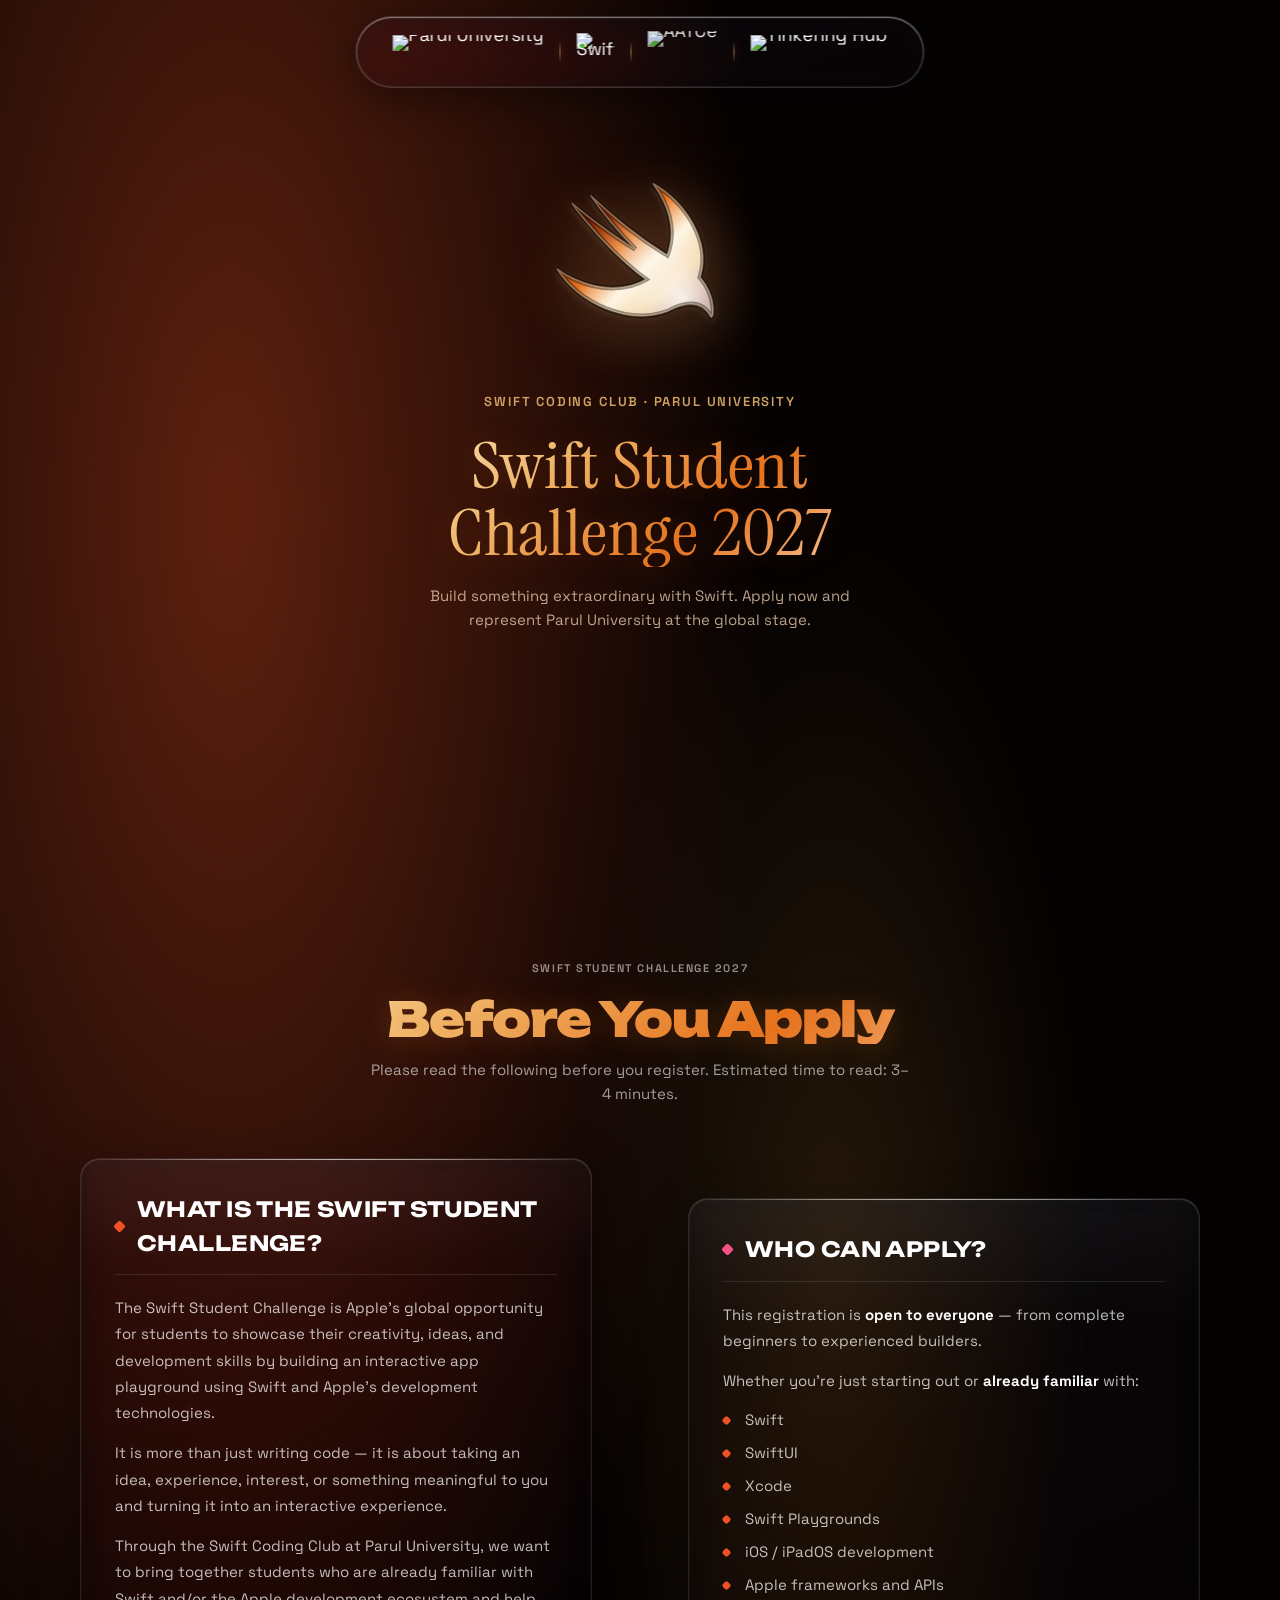
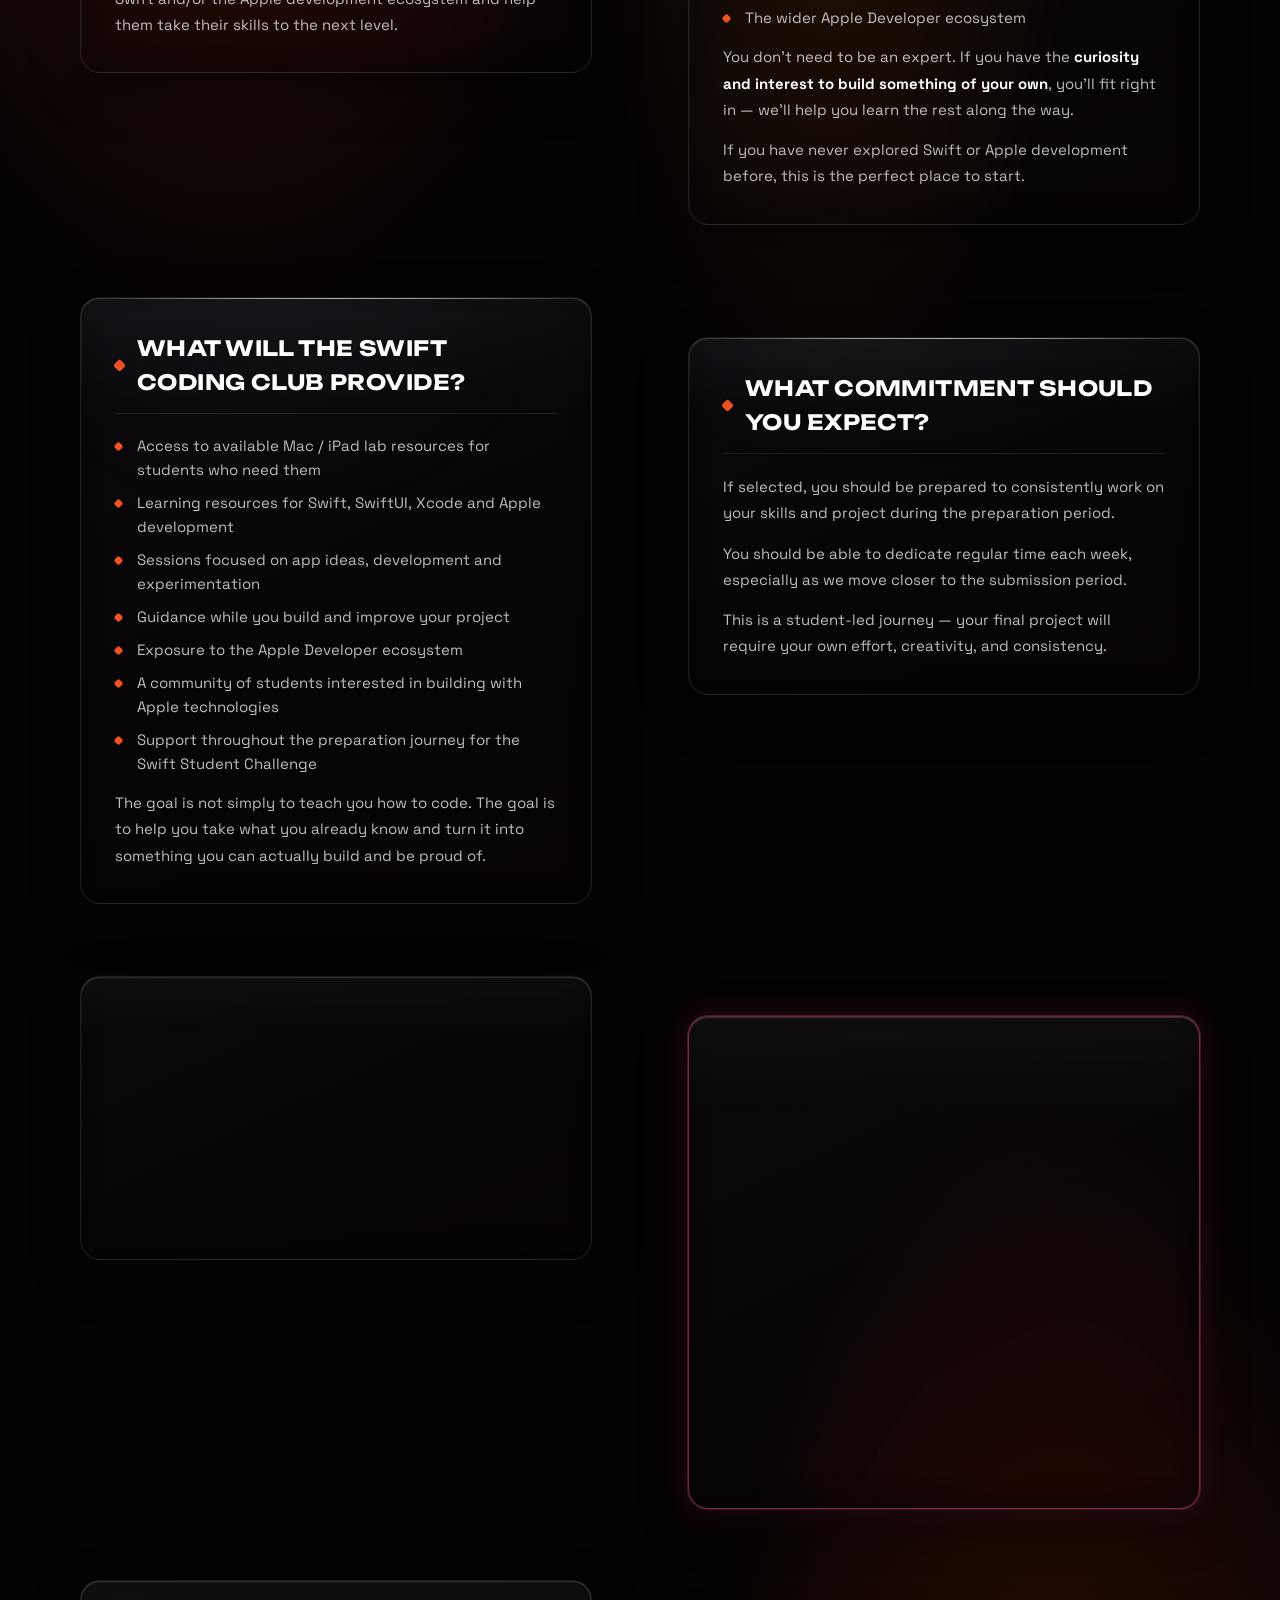
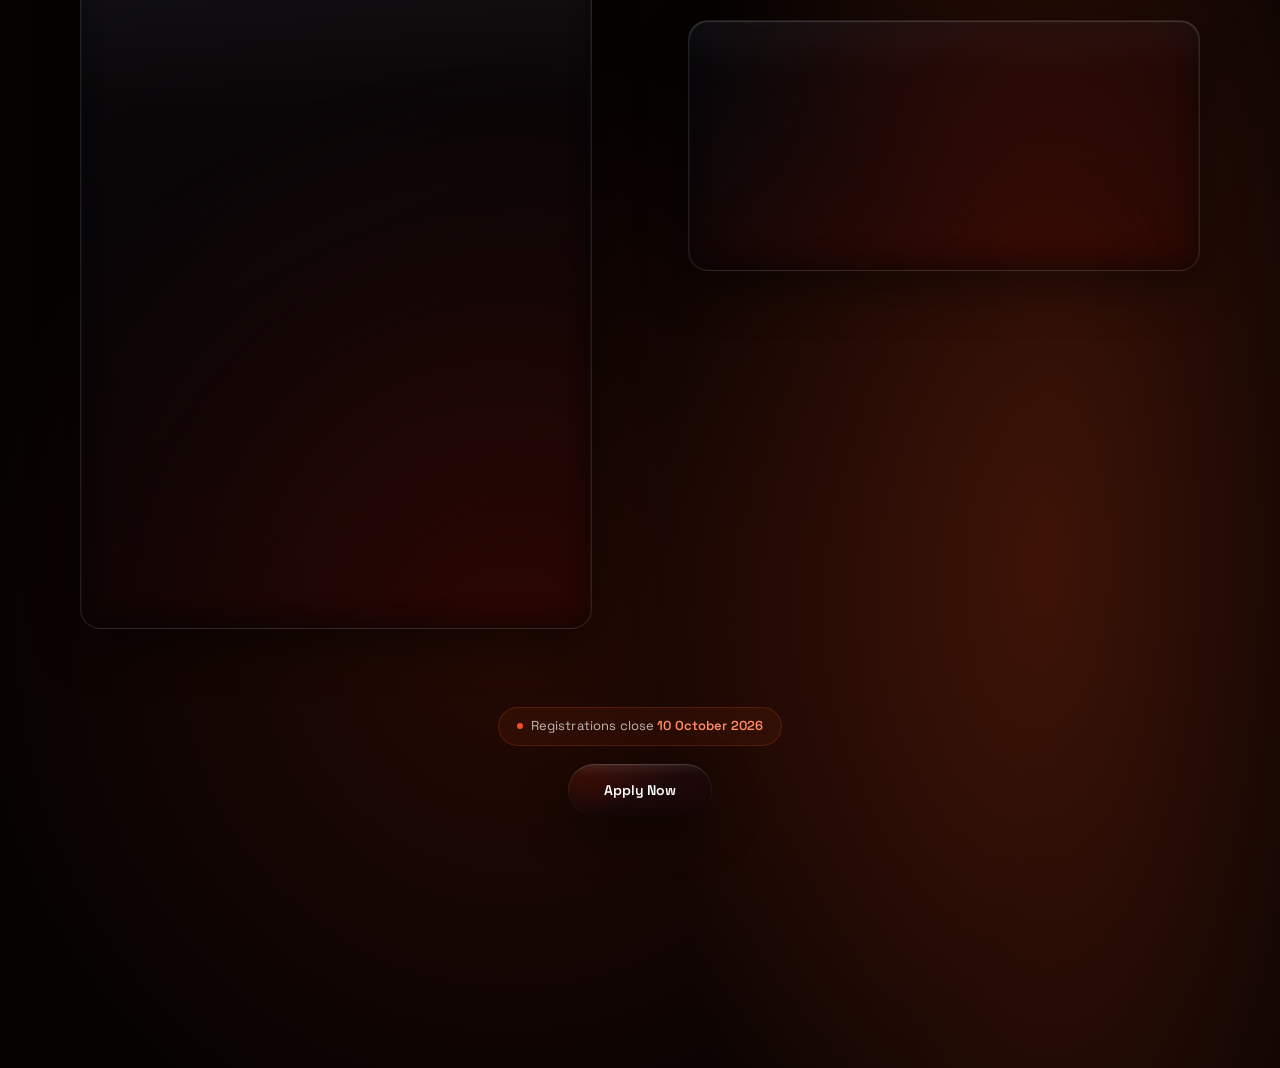
==== commit c6dc2ba0: "extend registration deadline to 10 oct 2026 and soften eligibility copy deadline moved from 30 sept " ====
--- a/public/index.html
+++ b/public/index.html
@@ -164,9 +164,9 @@
       </div>
 
       <div class="glass-card liquid-glass guideline-card looking-for">
-        <h2>Who Should Apply!!</h2>
-        <p>This registration <strong>is not intended as a beginner-only</strong> coding program.</p>
-        <p>We are <strong>specifically</strong> looking for students who <strong>already have some familiarity</strong> with:</p>
+        <h2>Who Can Apply?</h2>
+        <p>This registration is <strong>open to everyone</strong> — from complete beginners to experienced builders.</p>
+        <p>Whether you're just starting out or <strong>already familiar</strong> with:</p>
         <ul>
           <li>Swift</li>
           <li>SwiftUI</li>
@@ -176,8 +176,8 @@
           <li>Apple frameworks and APIs</li>
           <li>The wider Apple Developer ecosystem</li>
         </ul>
-        <p>You don't need to be an expert. However, you should have <strong>some genuine exposure to Swift or Apple development</strong> and be interested in building something of your own.</p>
-        <p>If you have never explored Swift or Apple development before, this may not be the right registration for you.</p>
+        <p>You don't need to be an expert. If you have the <strong>curiosity and interest to build something of your own</strong>, you'll fit right in — we'll help you learn the rest along the way.</p>
+        <p>If you have never explored Swift or Apple development before, this is the perfect place to start.</p>
       </div>
 
       <div class="glass-card liquid-glass guideline-card">
@@ -244,7 +244,7 @@
     <div class="apply-cta-inner" data-tilt>
       <div class="deadline-badge">
         <span class="deadline-dot"></span>
-        <span class="deadline-text">Registrations close <strong>30 September 2026</strong></span>
+        <span class="deadline-text">Registrations close <strong>10 October 2026</strong></span>
       </div>
       <a id="showcaseBeginBtn" class="cta-btn liquid-glass" href="/apply.html">Apply Now</a>
     </div>
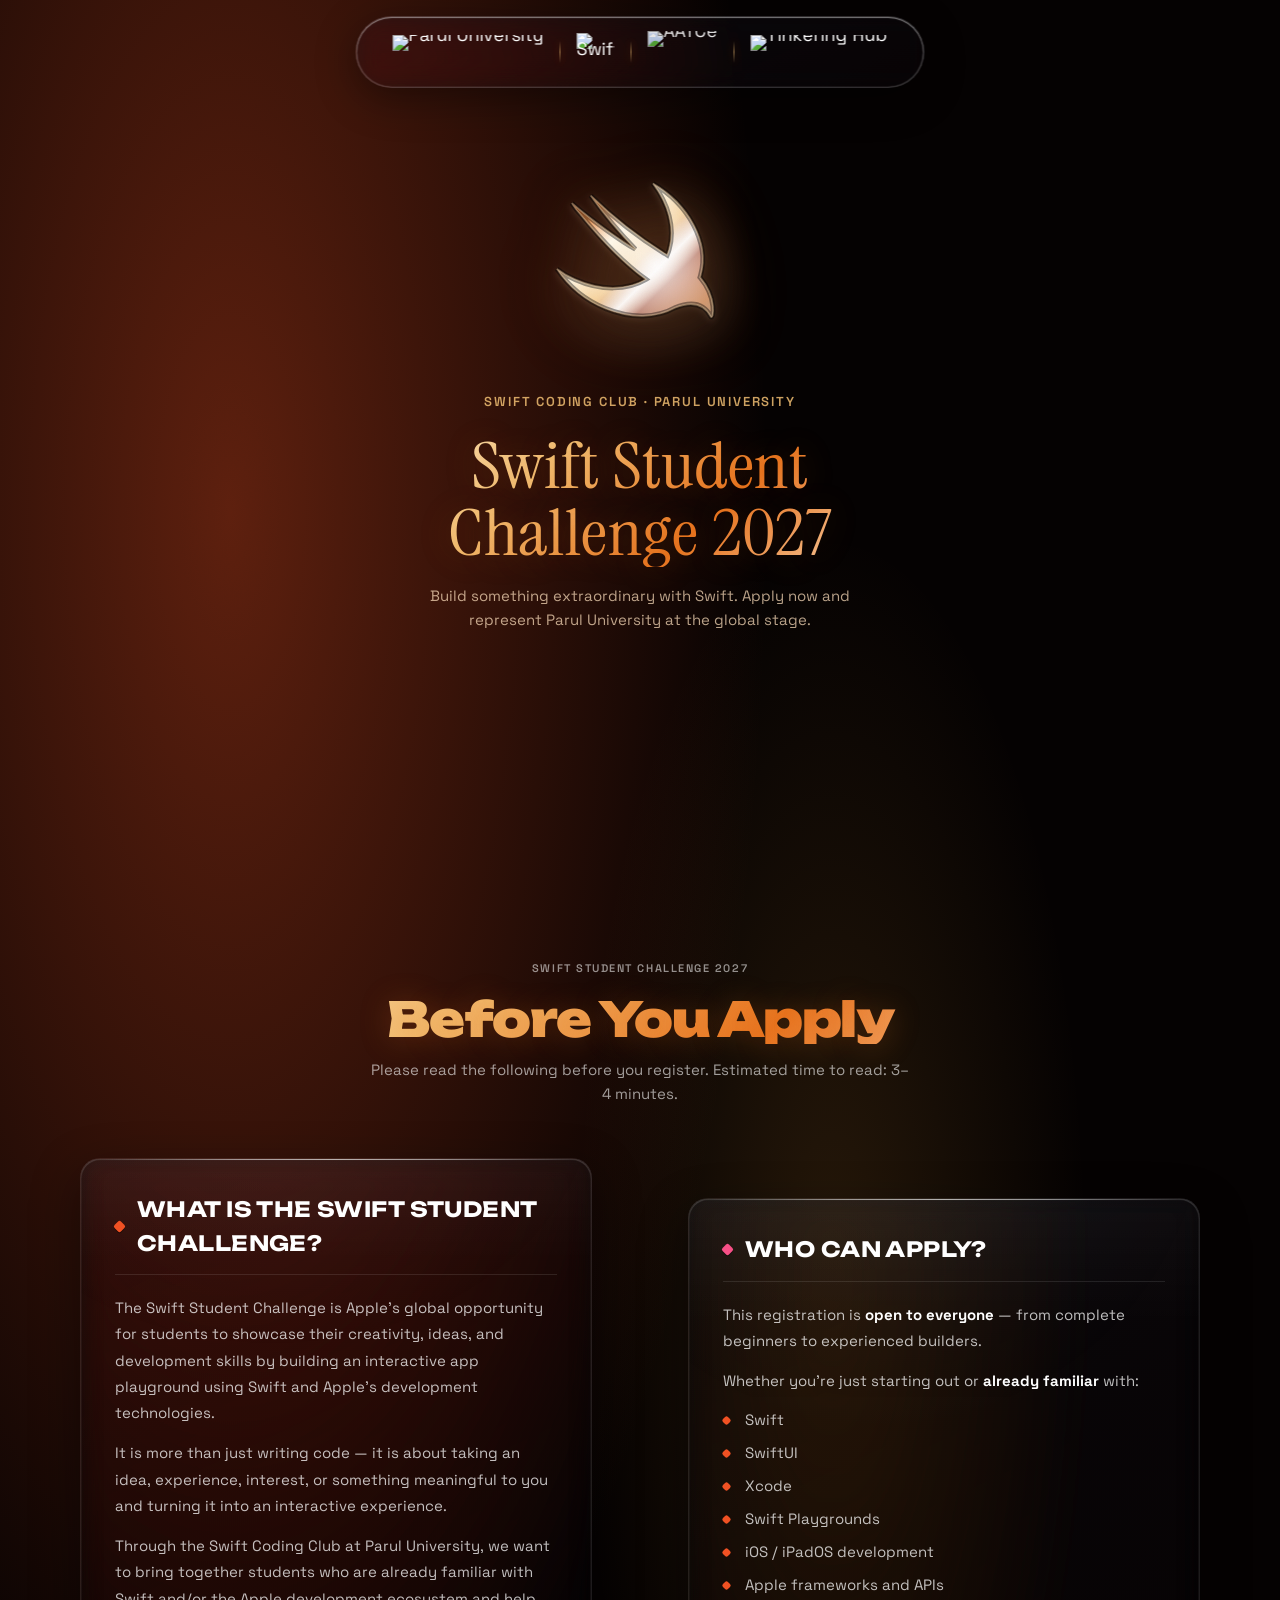
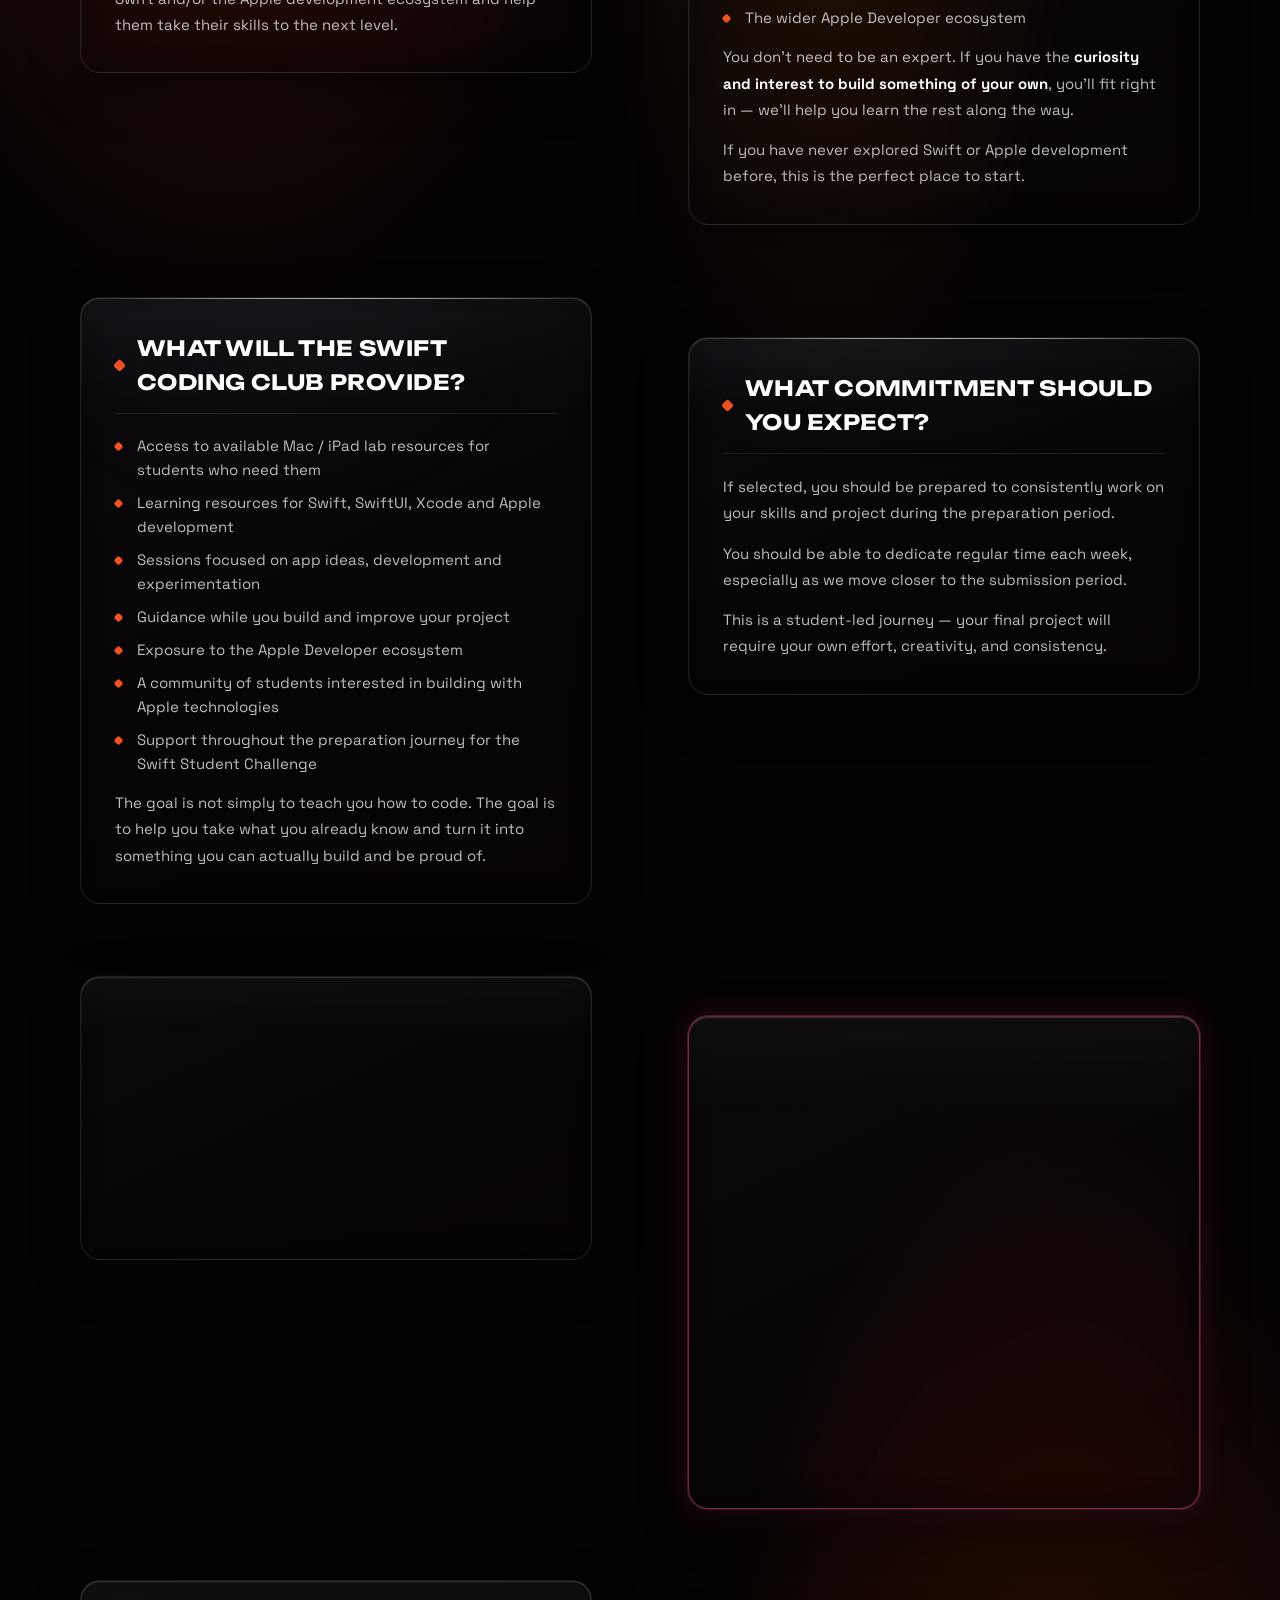
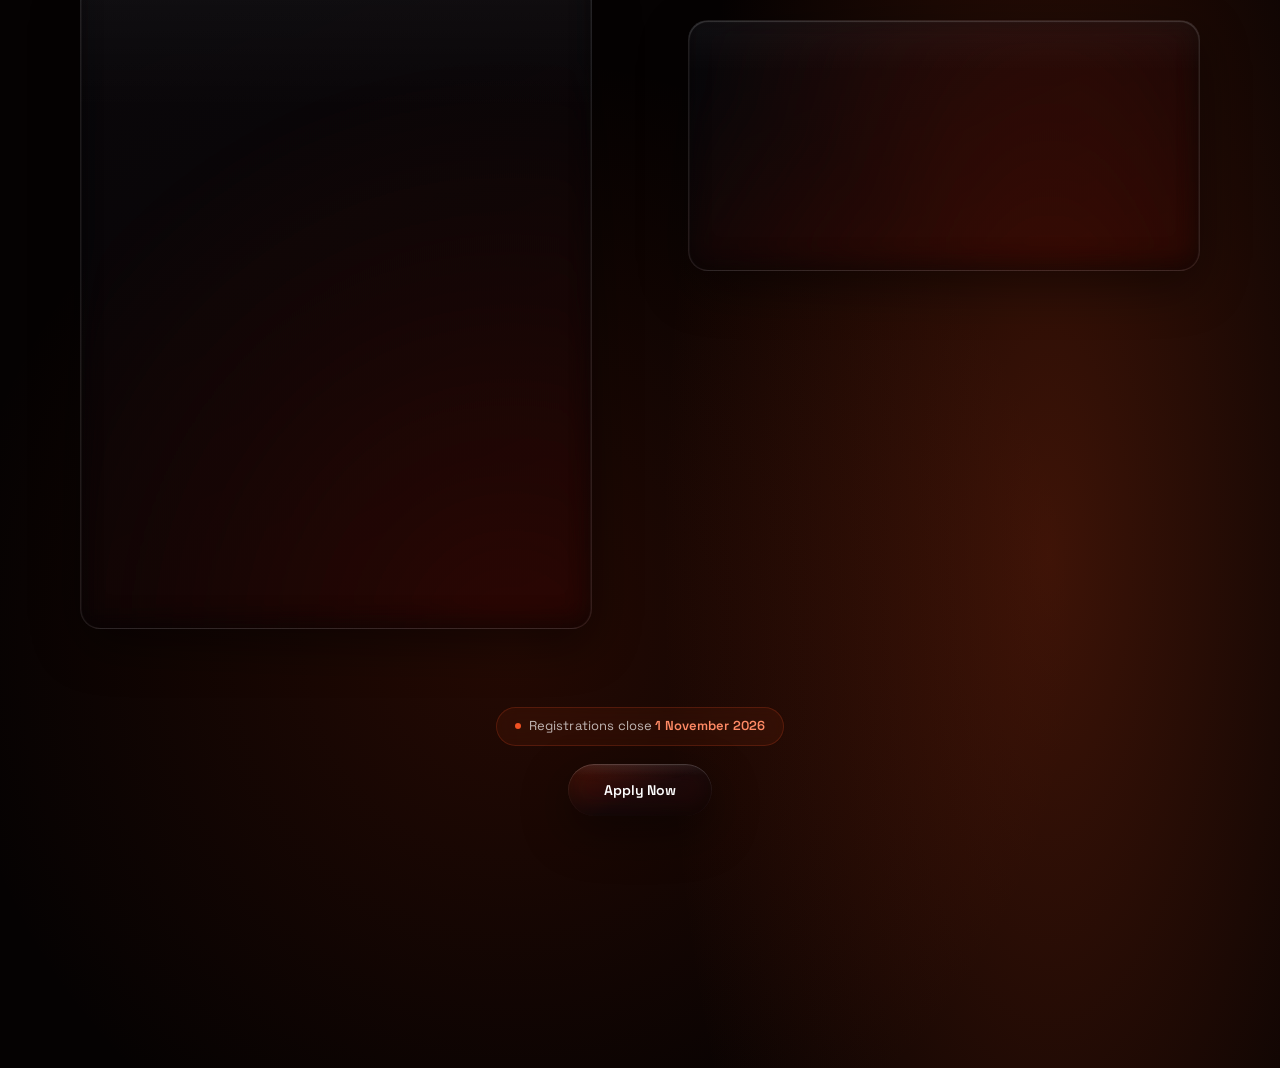
==== commit 5ad00139: "extend registration deadline to 1 nov 2026 on landing CTA and apply page" ====
--- a/public/index.html
+++ b/public/index.html
@@ -244,7 +244,7 @@
     <div class="apply-cta-inner" data-tilt>
       <div class="deadline-badge">
         <span class="deadline-dot"></span>
-        <span class="deadline-text">Registrations close <strong>10 October 2026</strong></span>
+        <span class="deadline-text">Registrations close <strong>1 November 2026</strong></span>
       </div>
       <a id="showcaseBeginBtn" class="cta-btn liquid-glass" href="/apply.html">Apply Now</a>
     </div>
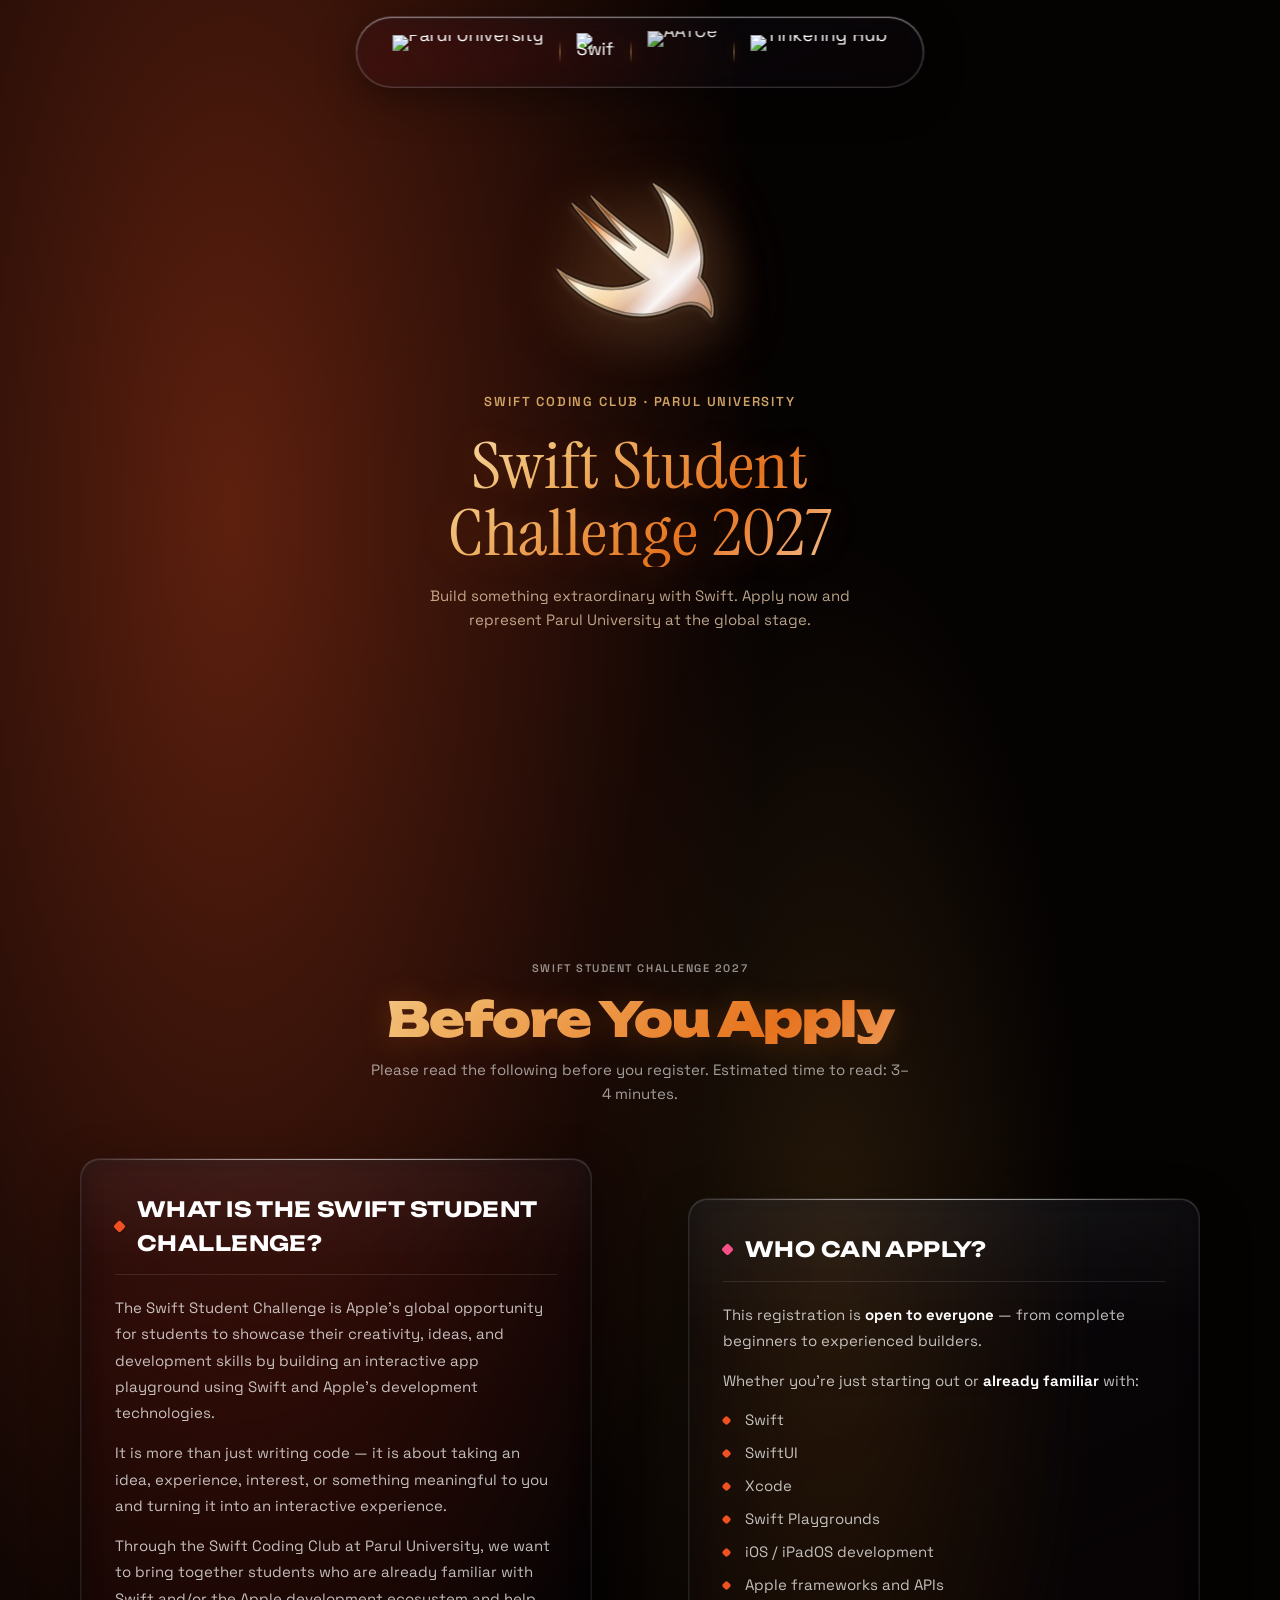
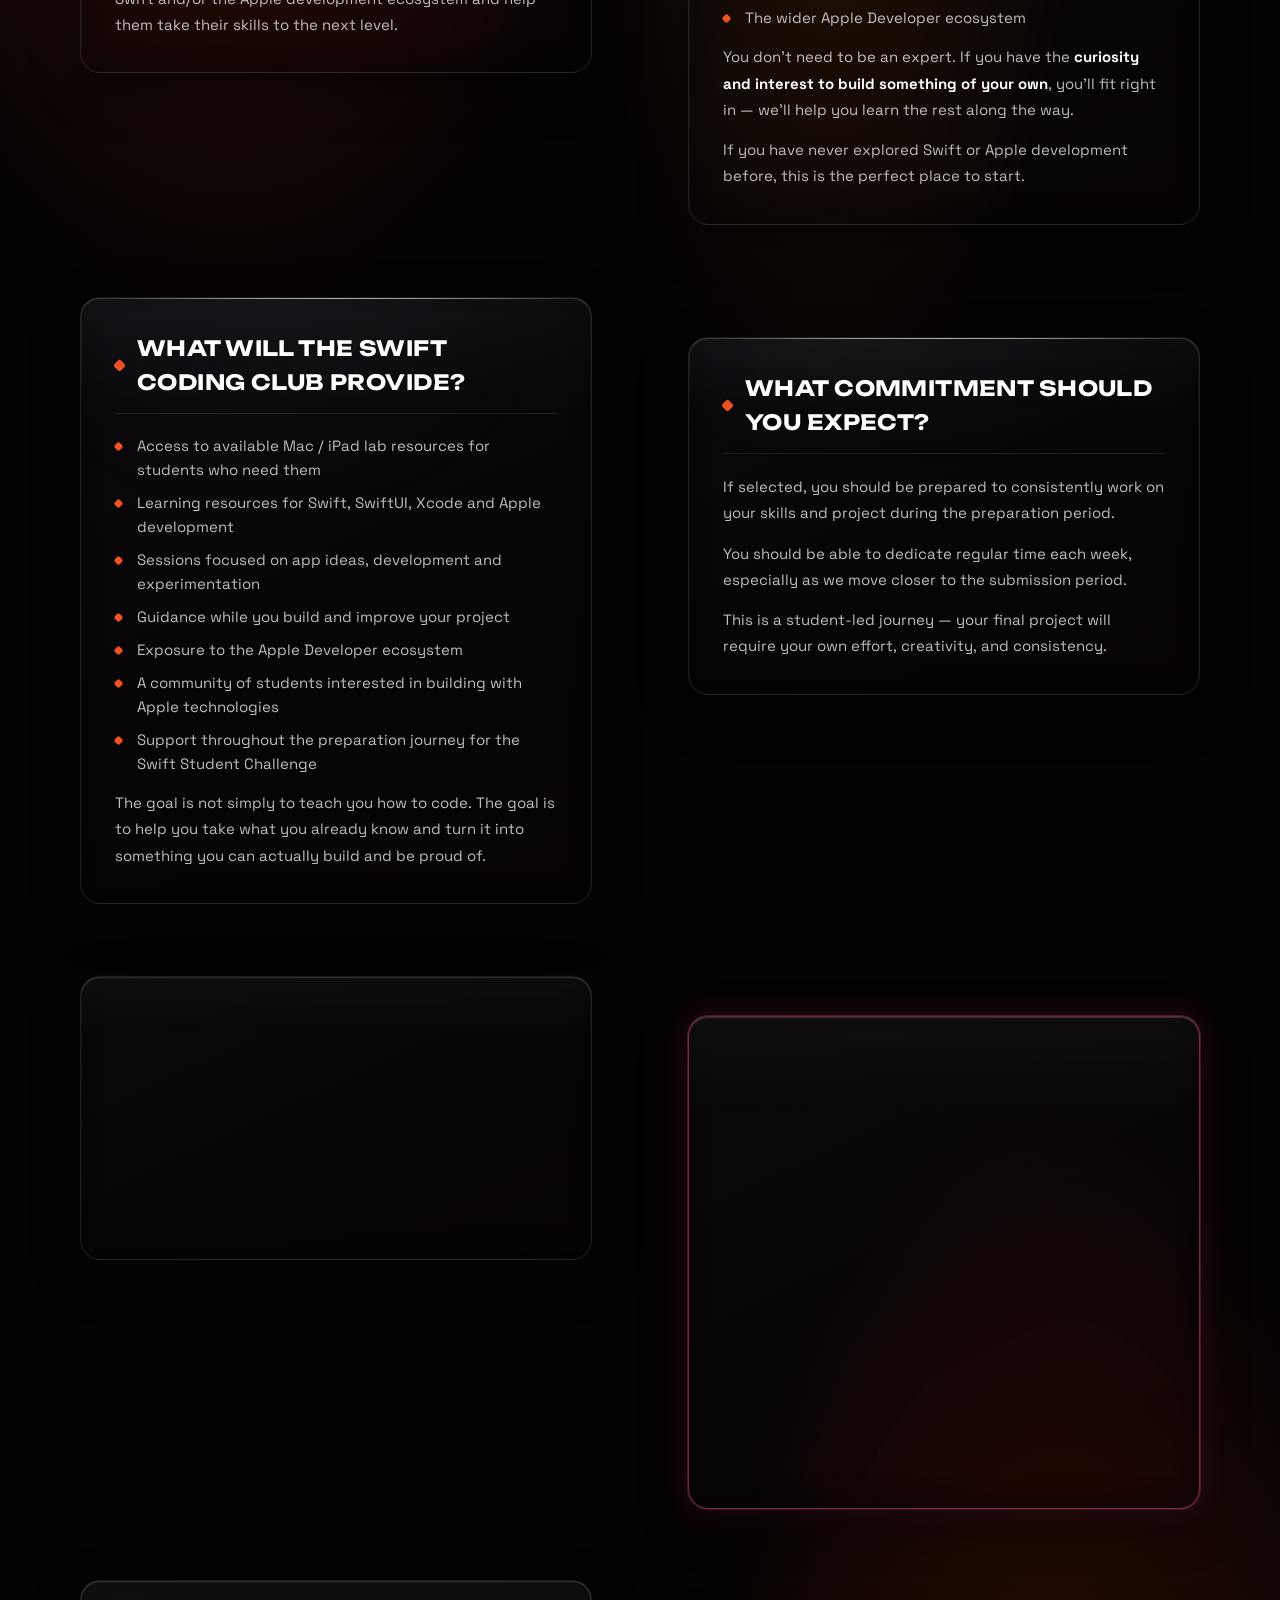
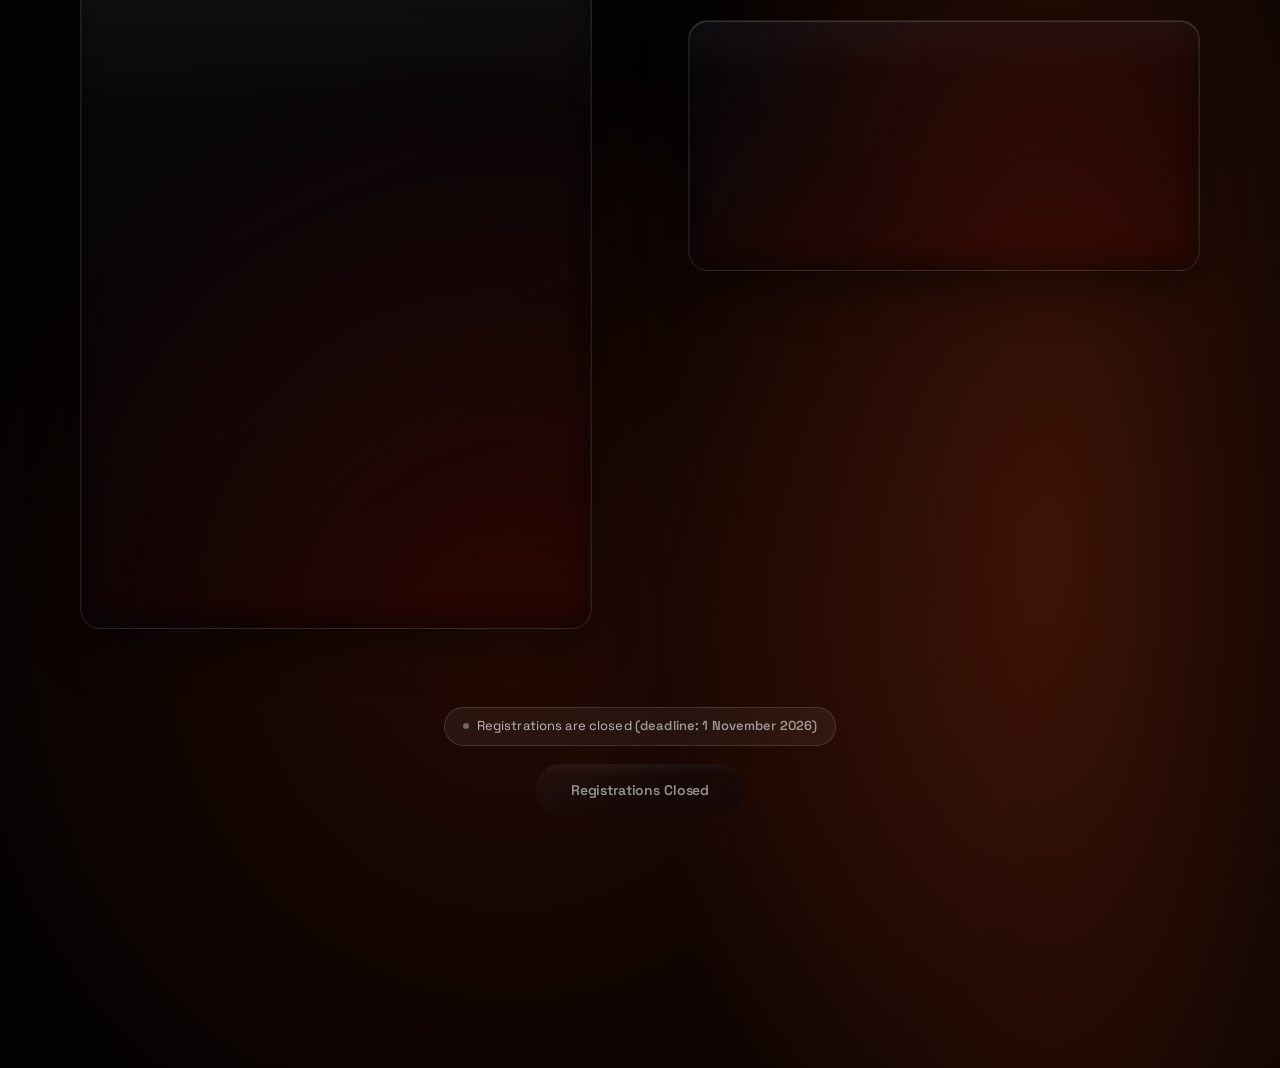
==== commit cd4b8f1e: "Close registrations: disable Apply Now button, mark deadline as passed" ====
--- a/public/index.html
+++ b/public/index.html
@@ -242,11 +242,11 @@
 <!-- Apply CTA -->
   <section id="applyCtaSection" class="apply-cta-section">
     <div class="apply-cta-inner" data-tilt>
-      <div class="deadline-badge">
+      <div class="deadline-badge closed">
         <span class="deadline-dot"></span>
-        <span class="deadline-text">Registrations close <strong>1 November 2026</strong></span>
-      </div>
-      <a id="showcaseBeginBtn" class="cta-btn liquid-glass" href="/apply.html">Apply Now</a>
+        <span class="deadline-text">Registrations are closed <strong>(deadline: 1 November 2026)</strong></span>
+      </div>
+      <a id="showcaseBeginBtn" class="cta-btn liquid-glass is-closed" aria-disabled="true" title="Registrations closed on 1 November 2026">Registrations Closed</a>
     </div>
   </section>
 
--- a/public/src/css/styles.css
+++ b/public/src/css/styles.css
@@ -474,6 +474,12 @@
 }
 .cta-btn:hover::before{opacity:1}
 .cta-btn:active{transform:scale(0.97)}
+.cta-btn.is-closed{
+  pointer-events:none;cursor:not-allowed;
+  opacity:.55;filter:grayscale(.65);
+  background:rgba(255,255,255,0.08);color:rgba(255,255,255,0.75);
+  box-shadow:none;
+}
 .cta-btn.magnetic-active{transition:transform .15s var(--spring)}
 
 /* ---- Liquid Glass CTA (Apply Now) ---- */
@@ -2189,6 +2195,19 @@
   50% { opacity: 0.6; box-shadow: 0 0 0 6px rgba(240, 81, 35, 0); }
 }
 
+/* Closed state — deadline passed */
+.deadline-badge.closed {
+  background: rgba(255, 255, 255, 0.05);
+  border-color: rgba(255, 255, 255, 0.14);
+}
+.deadline-badge.closed .deadline-dot {
+  animation: none;
+  background: rgba(255, 255, 255, 0.35);
+}
+.deadline-badge.closed .deadline-text strong {
+  color: rgba(255, 255, 255, 0.55);
+}
+
 /* ============================================
    DEADLINE STRIP — Registration Page Top
    ============================================ */
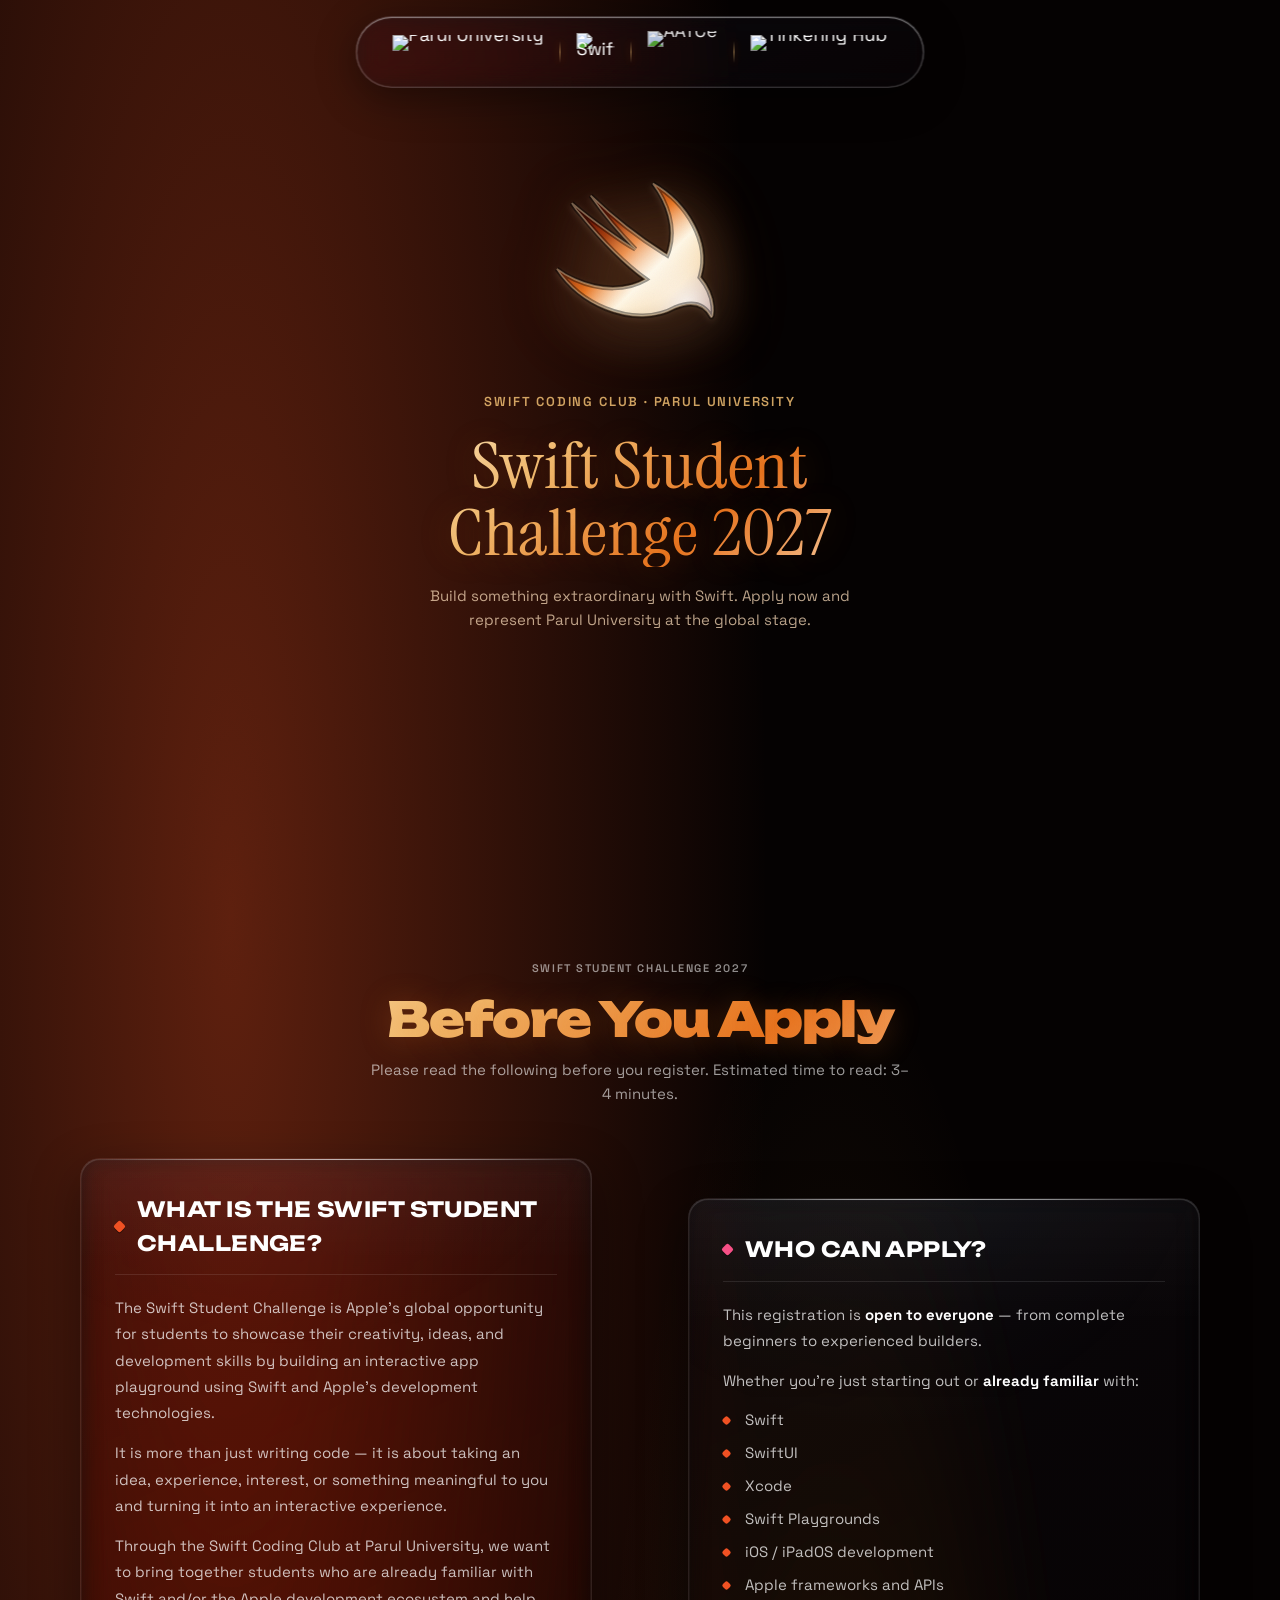
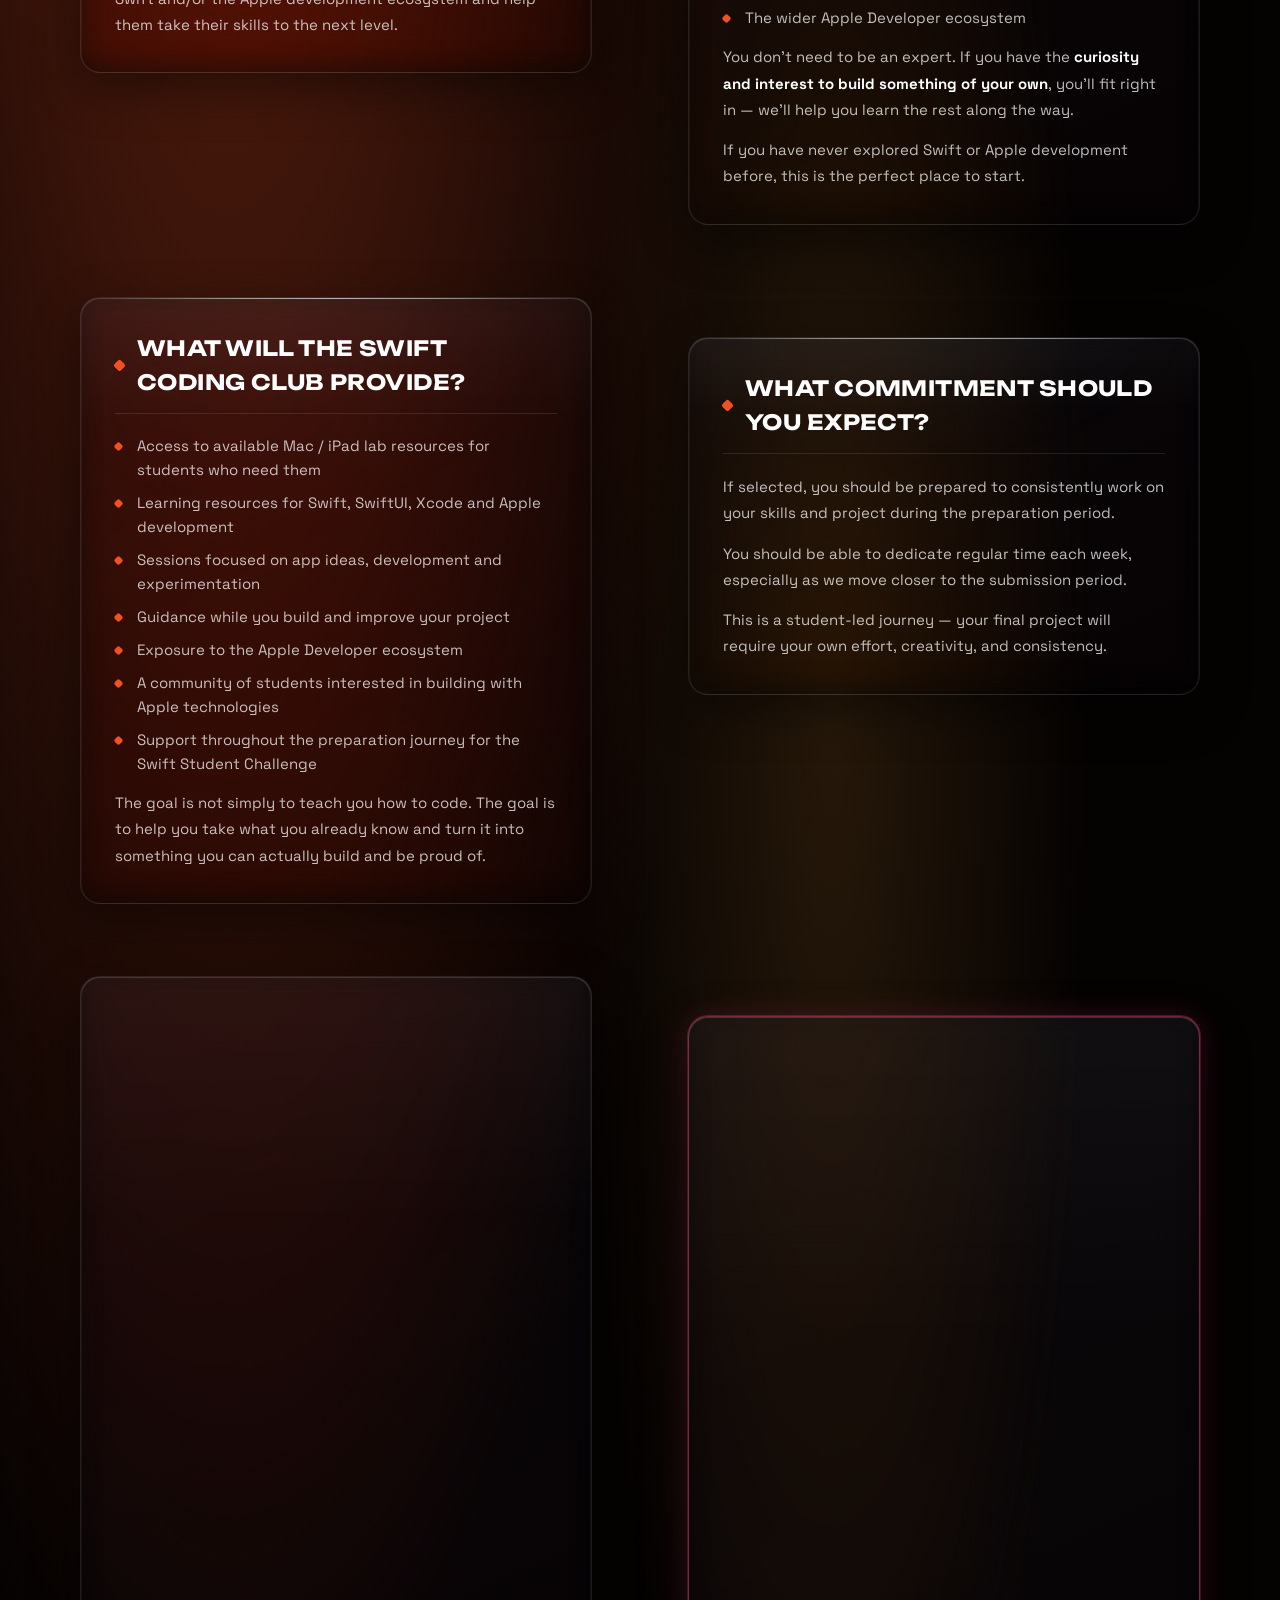
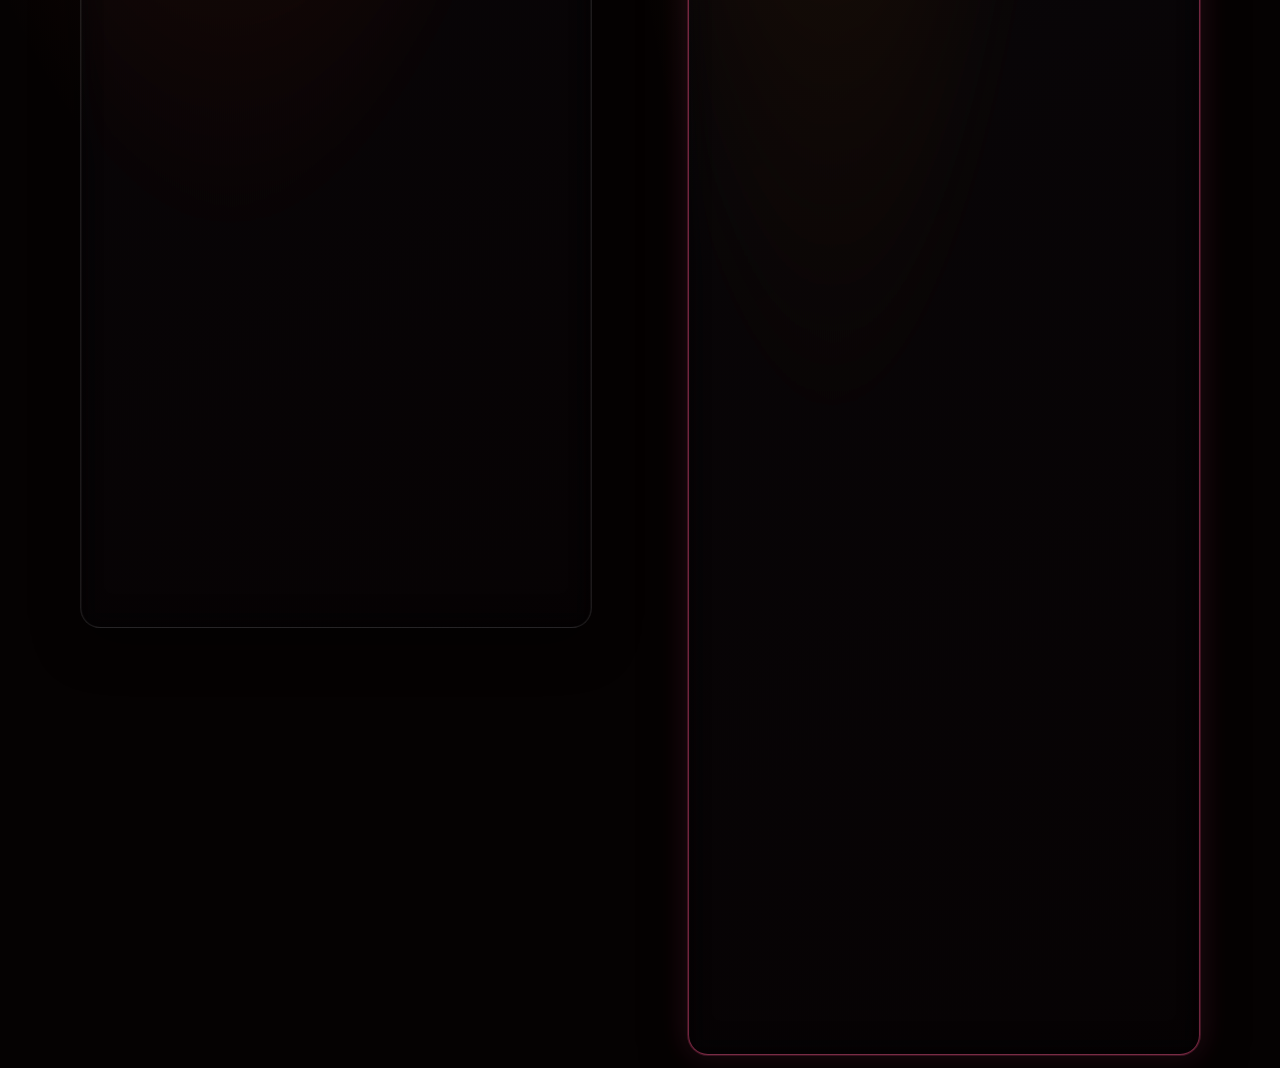
==== commit 1603818e: "feat: invite-only registration system - single-use codes, apply page gate, bulk invite generator" ====
--- a/public/index.html
+++ b/public/index.html
@@ -18,7 +18,7 @@
   <link rel="preconnect" href="https://fonts.googleapis.com">
   <link rel="preconnect" href="https://fonts.gstatic.com" crossorigin>
   <link href="https://fonts.googleapis.com/css2?family=Instrument+Serif:ital@0;1&family=Space+Grotesk:wght@300;400;500;600;700&family=Unbounded:wght@200;300;400;500;600;700;800;900&display=swap" rel="stylesheet">
-  <link rel="stylesheet" href="src/css/styles.css?v=16">
+  <link rel="stylesheet" href="src/css/styles.css?v=17">
   
   <!-- Vercel Analytics -->
   <script>
@@ -242,11 +242,11 @@
 <!-- Apply CTA -->
   <section id="applyCtaSection" class="apply-cta-section">
     <div class="apply-cta-inner" data-tilt>
-      <div class="deadline-badge closed">
+      <div class="deadline-badge">
         <span class="deadline-dot"></span>
-        <span class="deadline-text">Registrations are closed <strong>(deadline: 1 November 2026)</strong></span>
-      </div>
-      <a id="showcaseBeginBtn" class="cta-btn liquid-glass is-closed" aria-disabled="true" title="Registrations closed on 1 November 2026">Registrations Closed</a>
+        <span class="deadline-text">Invite-only registrations <strong>now open</strong></span>
+      </div>
+      <a id="showcaseBeginBtn" href="apply.html" class="cta-btn liquid-glass">Apply With Invite</a>
     </div>
   </section>
 
@@ -308,6 +308,6 @@
   <script defer src="https://unpkg.com/lenis@1.1.18/dist/lenis.min.js"></script>
   <script defer src="https://cdn.jsdelivr.net/npm/@supabase/supabase-js@2"></script>
   <script defer src="src/js/config.js"></script>
-  <script defer src="src/js/app.js?v=12"></script>
+  <script defer src="src/js/app.js?v=13"></script>
 </body>
 </html>
--- a/public/src/css/styles.css
+++ b/public/src/css/styles.css
@@ -2257,3 +2257,134 @@
     letter-spacing: 0.04em;
   }
 }
+
+/* ============================================
+   INVITE GATE — exclusive access screen
+   ============================================ */
+.invite-gate{
+  position: relative;
+  z-index: 2;
+  min-height: calc(100vh - 250px);
+  display: flex;
+  align-items: center;
+  justify-content: center;
+  padding: 24px var(--pad) 90px;
+}
+
+.invite-gate-card{
+  max-width: 540px;
+  width: 100%;
+  padding: clamp(30px, 5vw, 46px) clamp(24px, 4.5vw, 42px);
+  text-align: center;
+  display: flex;
+  flex-direction: column;
+  align-items: center;
+}
+
+.invite-gate-icon{
+  width: 58px;
+  height: 58px;
+  border-radius: 18px;
+  display: grid;
+  place-items: center;
+  flex-shrink: 0;
+  color: var(--swift);
+  background: rgba(240, 81, 35, 0.10);
+  border: 1px solid rgba(240, 81, 35, 0.32);
+  box-shadow: 0 0 36px rgba(240, 81, 35, 0.14), inset 0 1px 0 rgba(255, 255, 255, 0.14);
+}
+
+.invite-kicker{
+  margin-top: 22px;
+  font-family: var(--font-body);
+  font-size: 11px;
+  font-weight: 600;
+  letter-spacing: 0.14em;
+  text-transform: uppercase;
+  color: rgba(255, 255, 255, 0.45);
+}
+
+.invite-title{
+  margin-top: 8px;
+  font-family: var(--font-display);
+  font-size: clamp(1.3rem, 1.1rem + 1vw, 1.7rem);
+  font-weight: 600;
+  color: #fff;
+}
+
+.invite-desc{
+  margin-top: 12px;
+  font-size: 0.92rem;
+  line-height: 1.65;
+  color: rgba(255, 255, 255, 0.65);
+  max-width: 400px;
+}
+
+.invite-input-row{
+  display: flex;
+  gap: 10px;
+  width: 100%;
+  max-width: 380px;
+  margin-top: 22px;
+}
+
+.invite-code-input{
+  flex: 1;
+  min-width: 0;
+  text-align: center;
+  text-transform: uppercase;
+  letter-spacing: 0.18em;
+  font-weight: 600;
+  font-family: 'JetBrains Mono', monospace;
+  font-size: 0.95rem;
+}
+
+.invite-code-input::placeholder{
+  letter-spacing: 0.18em;
+  color: rgba(255, 255, 255, 0.28);
+  font-weight: 500;
+}
+
+.invite-input-row .submit-btn{
+  flex-shrink: 0;
+  padding: 0 24px;
+  white-space: nowrap;
+}
+
+.invite-error{
+  display: block;
+  min-height: 20px;
+  margin-top: 8px;
+  font-size: 0.84rem;
+  font-weight: 500;
+  color: #ff9d85;
+}
+
+.invite-hint{
+  margin-top: 4px;
+  font-size: 0.78rem;
+  line-height: 1.6;
+  color: rgba(255, 255, 255, 0.45);
+  max-width: 380px;
+}
+
+.invite-hint strong{
+  color: rgba(255, 255, 255, 0.72);
+  font-weight: 600;
+}
+
+@media (max-width: 480px) {
+  .invite-gate{
+    padding-top: 8px;
+    padding-bottom: 60px;
+  }
+
+  .invite-input-row{
+    flex-direction: column;
+  }
+
+  .invite-input-row .submit-btn{
+    width: 100%;
+    padding: 13px 24px;
+  }
+}
